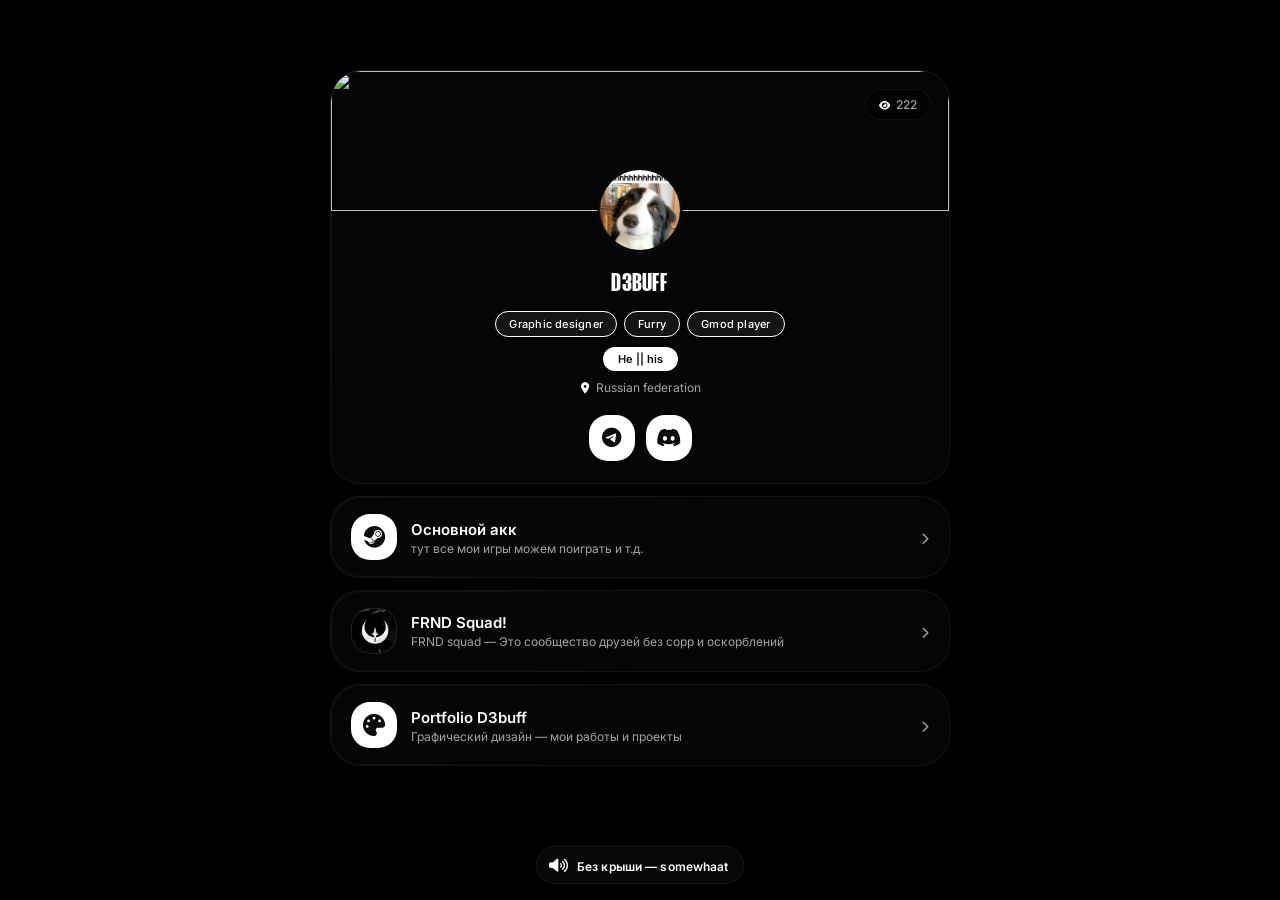
==== index.html @ 707ad9bb "random" ====
<!DOCTYPE html>
<html lang="ru">
<head>
  <meta charset="UTF-8" />
  <meta name="viewport" content="width=device-width, initial-scale=1.0, maximum-scale=1.0" />
  <meta name="theme-color" content="#ffffff" />
  <title>D3buff</title>
  <link rel="icon" type="image/png" href="image/icon.png" />
  <link rel="apple-touch-icon" href="image/icon.png" />
  <link rel="stylesheet" href="css/fonts.css" />
  <link rel="stylesheet" href="https://cdnjs.cloudflare.com/ajax/libs/font-awesome/6.5.2/css/all.min.css" crossorigin="anonymous" referrerpolicy="no-referrer" />
  <link rel="stylesheet" href="css/style.css?v=52" />
</head>
<body>

  <div id="bg">
    <div id="bg-pattern"></div>
    <div id="bg-gradient" style="display:none"></div>
    <img id="bg-image" style="display:none" alt="" />
    <video id="bg-video" autoplay muted loop playsinline style="display:none"></video>
    <div id="bg-dim"></div>
    <div id="bg-vignette"></div>
    <div id="bg-overlay"></div>
  </div>

  <canvas id="fx-canvas"></canvas>

  <div id="enter-screen" style="display:none">
    <div class="enter-glow"></div>
    <div id="enter-avatar-wrap"></div>
    <p class="enter-text" id="enter-text">Click to enter</p>
    <p class="enter-sub" id="enter-sub"></p>
  </div>

  <main id="page">
    <div class="container" id="container"></div>
  </main>

  <div id="music-dock" class="music-dock">
    <button class="music-dock-collapse" id="music-close" type="button" aria-label="Свернуть плеер"></button>
    <div class="music-dock-shell" id="music-dock-shell">
      <button class="music-mini" id="music-mini" type="button" aria-label="Открыть плеер">
        <span class="music-mini-icon" id="music-open"></span>
        <div class="music-mini-marquee">
          <div class="music-mini-track" id="music-mini-track">
            <span class="music-mini-label" id="music-mini-text"></span>
          </div>
        </div>
      </button>
      <div class="music-dock-panel" id="music-dock-panel">
        <div class="music-dock-progress">
          <span class="music-time" id="time-cur">0:00</span>
          <div class="music-bar" id="music-bar">
            <div class="music-bar-fill" id="music-fill"></div>
          </div>
          <span class="music-time" id="time-end">0:00</span>
        </div>
        <div class="music-dock-row">
          <div class="music-dock-left">
            <div class="music-viz-bars" id="music-viz" aria-hidden="true"></div>
            <div class="music-dock-meta">
              <div class="music-dock-title" id="float-title"></div>
              <div class="music-dock-artist" id="float-artist"></div>
            </div>
          </div>
          <div class="music-dock-center">
            <button class="music-dock-skip" id="music-prev" type="button" aria-label="Предыдущий трек"></button>
            <button class="music-dock-play" id="music-toggle" type="button" aria-label="Play"></button>
            <button class="music-dock-skip" id="music-next" type="button" aria-label="Следующий трек"></button>
          </div>
          <div class="music-dock-right">
            <span class="music-vol-icon" id="vol-icon"></span>
            <input type="range" class="music-vol-slider" id="volume-slider" min="0" max="100" value="45" />
          </div>
        </div>
      </div>
    </div>
    <audio id="audio" preload="auto"></audio>
  </div>

  <div id="footer"></div>

  <script src="config.js?v=52"></script>
  <script src="js/icons.js?v=52"></script>
  <script src="js/stats.js?v=52"></script>
  <script src="js/effects.js?v=52"></script>
  <script src="js/app.js?v=52"></script>
</body>
</html>
---- css/fonts.css ----
@import url('https://fonts.googleapis.com/css2?family=Inter:wght@400;500;600;700&display=swap');

@font-face {
  font-family: 'Humane';
  src: url('../fonts/Web-PS/Humane-Bold.woff2') format('woff2');
  font-weight: 700;
  font-style: normal;
  font-display: swap;
}

@font-face {
  font-family: 'Humane';
  src: url('../fonts/Web-PS/Humane-Medium.woff2') format('woff2');
  font-weight: 500;
  font-style: normal;
  font-display: swap;
}

@font-face {
  font-family: 'MangoGrotesque';
  src: url('../fonts/Web-PS/MangoGrotesque-Bold.woff2') format('woff2');
  font-weight: 700;
  font-style: normal;
  font-display: swap;
}

@font-face {
  font-family: 'MangoGrotesque';
  src: url('../fonts/Web-PS/MangoGrotesque-Medium.woff2') format('woff2');
  font-weight: 500;
  font-style: normal;
  font-display: swap;
}

@font-face {
  font-family: 'Syne';
  src: url('../fonts/Syne.ttf') format('truetype');
  font-weight: 400 800;
  font-style: normal;
  font-display: swap;
}

@font-face {
  font-family: 'Postertoaster';
  src: url('../fonts/Postertoaster.ttf') format('truetype');
  font-weight: 400;
  font-style: normal;
  font-display: swap;
}

@font-face {
  font-family: 'Dirtyline';
  src: url('../fonts/Dirtyline 36daysoftype 2022.otf') format('opentype');
  font-weight: 400;
  font-style: normal;
  font-display: swap;
}
---- css/style.css ----
*, *::before, *::after { box-sizing: border-box; margin: 0; padding: 0; }

:root {
  --accent: #ffffff;
  --accent-hover: #e5e5e5;
  --accent-glow: rgba(255, 255, 255, 0.35);
  --icon-on-accent: #0a0a0a;
  --text: #ffffff;
  --text-muted: #a3a3a3;
  --card-bg: rgba(8, 8, 10, 0.72);
  --card-border: rgba(255, 255, 255, 0.06);
  --radius: 30px;
  --icon-radius: 19px;
  --font-body: 'Inter', system-ui, sans-serif;
  --font-display: 'Humane', 'Inter', sans-serif;
  --font-name: 'MangoGrotesque', 'Inter', sans-serif;
}

html, body {
  min-height: 100%;
  font-family: var(--font-body);
  color: var(--text);
  overflow-x: hidden;
  -webkit-font-smoothing: antialiased;
  background: #000;
}

/* ─── BACKGROUND ─── */
#bg {
  position: fixed;
  inset: 0;
  z-index: 0;
  background: #050505;
  overflow: hidden;
}

#bg-pattern {
  position: absolute;
  inset: -10%;
  opacity: 0.2;
  background-image: url("data:image/svg+xml,%3Csvg xmlns='http://www.w3.org/2000/svg' width='600' height='600'%3E%3Cfilter id='n'%3E%3CfeTurbulence type='fractalNoise' baseFrequency='0.012' numOctaves='3'/%3E%3C/filter%3E%3Crect width='100%25' height='100%25' filter='url(%23n)' opacity='0.6'/%3E%3C/svg%3E");
  background-size: cover;
  animation: bgDrift 30s ease-in-out infinite alternate;
}

@keyframes bgDrift {
  from { transform: scale(1) translate(0, 0); }
  to { transform: scale(1.08) translate(-2%, 1%); }
}

#bg-image, #bg-video {
  position: absolute;
  inset: 0;
  width: 100%;
  height: 100%;
  object-fit: cover;
  transform: scale(1.05);
  animation: videoZoom 20s ease-in-out infinite alternate;
}

@keyframes videoZoom {
  from { transform: scale(1.05); }
  to { transform: scale(1.12); }
}

#bg-dim {
  position: absolute;
  inset: 0;
  background: rgba(0,0,0,0.35);
  pointer-events: none;
}

#bg-vignette {
  position: absolute;
  inset: 0;
  background: radial-gradient(ellipse at center, transparent 30%, rgba(0,0,0,0.75) 100%);
  pointer-events: none;
  opacity: 0;
  transition: opacity 0.8s;
}

#bg-vignette.on { opacity: 1; }

#bg-overlay {
  position: absolute;
  inset: 0;
  background: #000;
  pointer-events: none;
}

#bg-gradient { position: absolute; inset: 0; }

#fx-canvas {
  position: fixed;
  inset: 0;
  z-index: 1;
  pointer-events: none;
  display: none;
}

.card.profile-card {
  overflow: hidden;
}

.profile-body,
.profile-center,
.sparkle-zone {
  overflow: visible;
}

.sparkle-zone {
  position: relative;
  display: inline-block;
  line-height: 1;
  vertical-align: baseline;
  margin: 0 -28px 14px;
  padding: 0 28px;
}

.sparkle-zone .display-name {
  margin-bottom: 0;
}

.sparkle-host {
  position: relative;
  overflow: visible;
}

.sparkle-zone .display-name {
  position: relative;
  z-index: 1;
}

.text-sparkle {
  position: absolute;
  pointer-events: none;
  line-height: 1;
  font-size: 6px;
  color: #fff;
  opacity: 0;
  transform: translate(-50%, -50%);
  animation: sparkleRise var(--sparkle-dur, 2.6s) ease-out infinite;
  animation-delay: var(--sparkle-delay, 0s);
}

@keyframes sparkleRise {
  0% {
    opacity: 0;
    transform: translate(calc(-50% + var(--sparkle-drift-start, 0px)), -50%) scale(0.5);
  }
  12% {
    opacity: 1;
  }
  70% {
    opacity: 0.4;
  }
  100% {
    opacity: 0;
    transform: translate(calc(-50% + var(--sparkle-drift-end, 0px)), calc(-50% - var(--sparkle-rise, 28px))) scale(0.2);
  }
}

/* ─── ENTER ─── */
#enter-screen {
  position: fixed;
  inset: 0;
  z-index: 100;
  display: flex;
  flex-direction: column;
  align-items: center;
  justify-content: center;
  background: rgba(0, 0, 0, 0.55);
  backdrop-filter: blur(12px);
  -webkit-backdrop-filter: blur(12px);
  cursor: pointer;
  transition: opacity 0.7s ease, visibility 0.7s;
}

#enter-screen.hidden {
  opacity: 0;
  visibility: hidden;
  pointer-events: none;
}

.enter-glow {
  position: absolute;
  width: 200px;
  height: 200px;
  border-radius: 50%;
  background: radial-gradient(circle, var(--accent-glow) 0%, transparent 70%);
  animation: enterPulse 3s ease-in-out infinite;
}

@keyframes enterPulse {
  0%, 100% { transform: scale(1); opacity: 0.6; }
  50% { transform: scale(1.3); opacity: 1; }
}

.enter-avatar {
  width: 88px;
  height: 88px;
  border-radius: 50%;
  border: 2px solid var(--accent);
  object-fit: cover;
  margin-bottom: 24px;
  box-shadow: 0 0 50px var(--accent-glow), 0 0 100px rgba(255, 255, 255, 0.1);
  position: relative;
  z-index: 1;
  animation: avatarFloat 4s ease-in-out infinite;
}

@keyframes avatarFloat {
  0%, 100% { transform: translateY(0); }
  50% { transform: translateY(-6px); }
}

.enter-avatar-placeholder {
  width: 88px;
  height: 88px;
  border-radius: 50%;
  border: 2px solid var(--accent);
  display: flex;
  align-items: center;
  justify-content: center;
  font-family: var(--font-display);
  font-size: 36px;
  color: var(--accent);
  margin-bottom: 24px;
  box-shadow: 0 0 50px var(--accent-glow);
  position: relative;
  z-index: 1;
}

.enter-text {
  font-family: var(--font-display);
  font-size: 15px;
  letter-spacing: 0.12em;
  text-transform: uppercase;
  color: var(--accent);
  animation: textPulse 2.5s ease-in-out infinite;
  position: relative;
  z-index: 1;
}

.enter-sub {
  font-size: 11px;
  color: var(--text-muted);
  margin-top: 8px;
  letter-spacing: 0.05em;
  position: relative;
  z-index: 1;
}

@keyframes textPulse {
  0%, 100% { opacity: 1; }
  50% { opacity: 0.35; }
}

/* ─── PAGE ─── */
#page {
  position: relative;
  z-index: 5;
  min-height: 100vh;
  min-height: 100dvh;
  display: flex;
  align-items: center;
  justify-content: center;
  padding: 24px 20px 88px;
  opacity: 0;
  transform: translateY(14px);
  transition: opacity 1.1s cubic-bezier(0.22, 1, 0.36, 1), transform 1.1s cubic-bezier(0.22, 1, 0.36, 1);
}

#page.visible {
  opacity: 1;
  transform: none;
}

.container {
  width: 100%;
  max-width: 620px;
  margin: 0 auto;
  display: flex;
  flex-direction: column;
  gap: 12px;
}

/* ─── CARDS ─── */
.card {
  position: relative;
  background: var(--card-bg);
  border: 1px solid var(--card-border);
  border-radius: var(--radius);
  backdrop-filter: blur(24px) saturate(1.2);
  -webkit-backdrop-filter: blur(24px) saturate(1.2);
  overflow: hidden;
}

.card::before {
  content: '';
  position: absolute;
  inset: 0;
  border-radius: inherit;
  padding: 1px;
  background: linear-gradient(135deg, rgba(255,255,255,0.07) 0%, transparent 55%);
  -webkit-mask: linear-gradient(#fff 0 0) content-box, linear-gradient(#fff 0 0);
  mask: linear-gradient(#fff 0 0) content-box, linear-gradient(#fff 0 0);
  -webkit-mask-composite: xor;
  mask-composite: exclude;
  pointer-events: none;
}

.card.glow {
  box-shadow: 0 8px 24px rgba(0, 0, 0, 0.35);
}

.ico {
  display: inline-flex;
  align-items: center;
  justify-content: center;
  flex-shrink: 0;
  pointer-events: none;
}

/* ─── PROFILE ─── */
.profile-card {
  padding: 0;
}

.profile-banner {
  position: relative;
  min-height: 108px;
  overflow: hidden;
  border-radius: var(--radius) var(--radius) 0 0;
}

.profile-banner-img {
  width: 100%;
  height: 108px;
  object-fit: cover;
  display: block;
  border-radius: var(--radius) var(--radius) 0 0;
}

.profile-banner.has-image {
  min-height: 140px;
}

.profile-banner.has-image .profile-banner-img {
  height: 140px;
}

.profile-banner-bg {
  height: 108px;
  background: linear-gradient(180deg, rgba(255,255,255,0.05) 0%, rgba(0,0,0,0.25) 100%);
  border-radius: var(--radius) var(--radius) 0 0;
}

.profile-banner-content {
  position: absolute;
  inset: 0;
  display: flex;
  flex-direction: column;
  align-items: center;
  justify-content: center;
  padding: 14px 20px 38px;
  pointer-events: none;
}

.banner-hello {
  font-size: 11px;
  color: var(--text-muted);
  margin-bottom: 2px;
  letter-spacing: 0.04em;
}

.banner-title {
  font-family: var(--font-display);
  font-size: clamp(34px, 9vw, 52px);
  font-weight: 700;
  text-transform: uppercase;
  letter-spacing: -0.02em;
  line-height: 0.95;
  color: #fff;
}

.profile-body {
  position: relative;
  z-index: 2;
  padding: 0 22px 22px;
  margin-top: -44px;
  overflow: visible;
}

.views-badge {
  position: absolute;
  top: 18px;
  right: 18px;
  display: flex;
  align-items: center;
  gap: 6px;
  padding: 7px 13px;
  border-radius: 999px;
  background: rgba(0,0,0,0.55);
  border: 1px solid var(--card-border);
  font-size: 12px;
  font-weight: 500;
  color: var(--text-muted);
  backdrop-filter: blur(8px);
}

.views-badge .ico-ui {
  font-size: 10px;
  line-height: 1;
  color: var(--accent);
}

.views-sep {
  opacity: 0.35;
  margin: 0 1px;
}

.views-unique {
  font-size: 10px;
  opacity: 0.7;
}

.header-text {
  font-family: var(--font-display);
  font-size: clamp(36px, 11vw, 56px);
  font-weight: 700;
  letter-spacing: -0.03em;
  line-height: 0.95;
  margin-bottom: 22px;
  text-transform: uppercase;
  background: linear-gradient(180deg, #fff 0%, rgba(255,255,255,0.75) 100%);
  -webkit-background-clip: text;
  -webkit-text-fill-color: transparent;
  background-clip: text;
  filter: drop-shadow(0 2px 20px rgba(255, 255, 255, 0.15));
}

.header-icon {
  -webkit-text-fill-color: var(--accent);
  filter: none;
  font-size: 0.7em;
}

.profile-center {
  display: flex;
  flex-direction: column;
  align-items: center;
  text-align: center;
  overflow: visible;
}

.avatar-wrap {
  position: relative;
  margin-bottom: 14px;
}

.avatar {
  position: relative;
  width: 86px;
  height: 86px;
  border-radius: 50%;
  object-fit: cover;
  border: 3px solid rgba(10,10,10,0.9);
  z-index: 1;
}

.avatar-placeholder {
  position: relative;
  width: 86px;
  height: 86px;
  border-radius: 50%;
  background: rgba(255,255,255,0.04);
  border: 3px solid rgba(10,10,10,0.9);
  display: flex;
  align-items: center;
  justify-content: center;
  font-family: var(--font-display);
  font-size: 34px;
  color: var(--accent);
  z-index: 1;
}

.display-name {
  font-family: var(--font-name);
  font-size: 26px;
  font-weight: 700;
  letter-spacing: 0.02em;
  margin-bottom: 14px;
  text-transform: uppercase;
  display: inline-block;
  transform: scaleX(1.2);
  transform-origin: center center;
}

.tags {
  display: flex;
  flex-wrap: wrap;
  justify-content: center;
  gap: 7px;
  margin-bottom: 10px;
}

.tag {
  padding: 5px 13px;
  border-radius: 999px;
  font-size: 11px;
  font-weight: 500;
  letter-spacing: 0.02em;
  border: 1.5px solid var(--accent);
  color: var(--text);
  background: rgba(255, 255, 255, 0.06);
  transition: background 0.2s, box-shadow 0.2s;
}

.tag:hover {
  background: rgba(255, 255, 255, 0.12);
}

.pronouns {
  display: inline-block;
  padding: 5px 15px;
  border-radius: 999px;
  font-size: 11px;
  font-weight: 600;
  background: var(--accent);
  color: var(--icon-on-accent);
  margin-bottom: 10px;
}

.location {
  display: inline-flex;
  align-items: center;
  gap: 5px;
  font-size: 12px;
  color: var(--text-muted);
  margin-bottom: 18px;
  line-height: 1.2;
}

.location .ico-ui {
  font-size: 11px;
  width: 11px;
  height: 11px;
  line-height: 1;
  color: var(--accent);
  flex-shrink: 0;
  display: inline-flex;
  align-items: center;
  justify-content: center;
}

.social-row {
  display: flex;
  justify-content: center;
  gap: 11px;
  margin-top: 2px;
}

.social-btn {
  position: relative;
  width: 46px;
  height: 46px;
  border-radius: var(--icon-radius);
  background: var(--accent);
  display: flex;
  align-items: center;
  justify-content: center;
  color: #fff;
  text-decoration: none;
  transition: transform 0.2s ease, opacity 0.2s;
}

.social-btn:hover {
  transform: scale(1.06);
}

.social-btn[data-tip]::after {
  content: attr(data-tip);
  position: absolute;
  left: 50%;
  bottom: calc(100% + 7px);
  transform: translateX(-50%) translateY(3px);
  padding: 4px 9px;
  border-radius: 7px;
  background: rgba(10, 10, 12, 0.96);
  border: 1px solid var(--card-border);
  color: var(--text);
  font-size: 10px;
  font-weight: 500;
  white-space: nowrap;
  opacity: 0;
  visibility: hidden;
  transition: opacity 0.15s ease, transform 0.15s ease, visibility 0.15s;
  pointer-events: none;
  z-index: 6;
}

.social-btn[data-tip]:hover::after {
  opacity: 1;
  visibility: visible;
  transform: translateX(-50%) translateY(0);
}

.social-btn .ico-brand,
.social-btn .ico-ui {
  font-size: 20px;
  line-height: 1;
  color: var(--icon-on-accent);
}

/* ─── DISCORD (внизу, как fakecrime) ─── */
.discord-status-card {
  display: flex;
  align-items: center;
  gap: 14px;
  padding: 16px 18px;
}

.discord-status-av-wrap {
  position: relative;
  flex-shrink: 0;
}

.discord-status-av {
  width: 46px;
  height: 46px;
  border-radius: 50%;
  object-fit: cover;
}

.discord-status-av-ph {
  width: 46px;
  height: 46px;
  border-radius: var(--icon-radius);
  background: var(--accent);
  display: flex;
  align-items: center;
  justify-content: center;
}

.discord-status-av-ph .ico-brand {
  font-size: 22px;
  line-height: 1;
  color: #fff;
}

.discord-status-dot {
  position: absolute;
  bottom: 0;
  right: 0;
  width: 12px;
  height: 12px;
  border-radius: 50%;
  border: 2px solid rgba(8,8,10,0.9);
}

.discord-status-body {
  flex: 1;
  min-width: 0;
  text-align: left;
}

.discord-status-name {
  font-size: 15px;
  font-weight: 600;
  white-space: nowrap;
  overflow: hidden;
  text-overflow: ellipsis;
  display: inline-block;
  max-width: 100%;
}

.discord-status-act {
  font-size: 12px;
  color: var(--text-muted);
  white-space: nowrap;
  overflow: hidden;
  text-overflow: ellipsis;
  margin-top: 2px;
}

/* ─── TILT / SHINE ─── */
.tilt-card {
  transform: perspective(900px) rotateX(var(--tilt-y, 0deg)) rotateY(var(--tilt-x, 0deg));
  transition: transform 0.22s ease-out, box-shadow 0.25s;
  transform-style: preserve-3d;
  will-change: transform;
}

.shine-card::after {
  content: '';
  position: absolute;
  inset: 0;
  background: linear-gradient(
    110deg,
    transparent 38%,
    rgba(255, 255, 255, 0.04) 44%,
    rgba(255, 255, 255, 0.22) 50%,
    rgba(255, 255, 255, 0.04) 56%,
    transparent 62%
  );
  transform: translateX(-130%) skewX(-12deg);
  opacity: 0;
  pointer-events: none;
  z-index: 4;
}

.shine-card:hover::after {
  animation: shineSweep 0.9s ease-out forwards;
}

.shine-card:not(:hover)::after {
  animation: none;
  opacity: 0;
  transform: translateX(-130%) skewX(-12deg);
}

@keyframes shineSweep {
  0% {
    opacity: 0;
    transform: translateX(-130%) skewX(-12deg);
  }
  12% {
    opacity: 1;
  }
  100% {
    opacity: 0;
    transform: translateX(130%) skewX(-12deg);
  }
}

/* ─── LINK CARDS ─── */
.link-card {
  display: flex;
  align-items: center;
  gap: 14px;
  padding: 17px 20px;
  text-decoration: none;
  color: inherit;
  transition: transform 0.25s, box-shadow 0.25s;
}

.link-card:hover {
  transform: perspective(900px) rotateX(var(--tilt-y, 0deg)) rotateY(var(--tilt-x, 0deg)) translateY(-2px);
}

.link-icon {
  width: 46px;
  height: 46px;
  border-radius: var(--icon-radius);
  background: var(--accent);
  display: flex;
  align-items: center;
  justify-content: center;
  flex-shrink: 0;
  overflow: hidden;
}

.link-icon .ico-brand,
.link-icon .ico-ui {
  font-size: 22px;
  line-height: 1;
  color: var(--icon-on-accent);
}

.link-icon-img {
  width: 100%;
  height: 100%;
  object-fit: cover;
  display: block;
}

.link-icon-custom {
  background: rgba(255, 255, 255, 0.04);
  border: 1px solid rgba(255, 255, 255, 0.08);
}

#discord-server .link-desc {
  white-space: normal;
  line-height: 1.4;
}

.server-meta {
  margin-top: 2px;
  font-size: 11px;
  opacity: 0.65;
}

.server-meta:empty {
  display: none;
}

.link-body { flex: 1; min-width: 0; }

.link-title {
  font-size: 15px;
  font-weight: 600;
  margin-bottom: 2px;
  display: inline-block;
}

.link-desc {
  font-size: 12px;
  color: var(--text-muted);
  white-space: nowrap;
  overflow: hidden;
  text-overflow: ellipsis;
}

.link-arrow {
  flex-shrink: 0;
  color: var(--accent);
  opacity: 0.6;
  transition: transform 0.25s, opacity 0.25s;
}

.link-card:hover .link-arrow {
  opacity: 1;
  transform: translateX(4px);
}

.link-arrow .ico-ui {
  font-size: 12px;
  line-height: 1;
  color: var(--accent);
}

/* ─── DISCORD ─── */
.discord-card {
  display: flex;
  align-items: center;
  gap: 14px;
  padding: 17px 20px;
}

.discord-card a { color: var(--accent); text-decoration: none; }
.discord-card a:hover { text-decoration: underline; }

.discord-avatar-wrap { position: relative; flex-shrink: 0; }

.discord-avatar {
  width: 46px;
  height: 46px;
  border-radius: 50%;
}

.discord-status-dot {
  position: absolute;
  bottom: 0;
  right: 0;
  width: 12px;
  height: 12px;
  border-radius: 50%;
  border: 2px solid #0a0a0a;
}

.status-online { background: #23a55a; }
.status-idle { background: #f0b232; }
.status-dnd { background: #f23f43; }
.status-offline { background: #80848e; }

.discord-body { flex: 1; min-width: 0; }
.discord-title { font-size: 15px; font-weight: 600; }
.discord-sub { font-size: 12px; color: var(--text-muted); margin-top: 2px; }

/* ─── MUSIC DOCK ─── */
@property --shell-w {
  syntax: '<length>';
  inherits: false;
  initial-value: 0px;
}

.music-dock {
  position: fixed;
  left: 50%;
  bottom: 16px;
  transform: translateX(-50%);
  z-index: 40;
  display: flex;
  flex-direction: column;
  align-items: center;
  transition: bottom 0.5s cubic-bezier(0.34, 1.06, 0.64, 1);
}

.music-file-hint {
  position: absolute;
  bottom: calc(100% + 10px);
  left: 50%;
  transform: translateX(-50%);
  margin: 0;
  padding: 8px 12px;
  max-width: min(92vw, 320px);
  border-radius: 10px;
  border: 1px solid var(--card-border);
  background: rgba(8, 8, 10, 0.94);
  color: var(--text-muted);
  font-size: 11px;
  line-height: 1.35;
  text-align: center;
  pointer-events: none;
  white-space: normal;
}

.music-dock.needs-gesture .music-mini {
  box-shadow: 0 0 0 1px rgba(255, 255, 255, 0.18);
}

.music-dock.is-opening,
.music-dock.expanded {
  bottom: 0;
}

.music-dock.is-closing {
  bottom: 16px;
}

.music-dock-collapse {
  display: flex;
  position: absolute;
  bottom: 100%;
  margin-bottom: -1px;
  left: 50%;
  z-index: 1;
  width: 44px;
  height: 26px;
  border: 1px solid var(--card-border);
  border-bottom: none;
  border-radius: 12px 12px 0 0;
  background: rgba(8, 8, 10, 0.96);
  color: var(--text-muted);
  cursor: pointer;
  align-items: center;
  justify-content: center;
  padding: 0;
  opacity: 0;
  visibility: hidden;
  pointer-events: none;
  transform: translateX(-50%) scaleY(0.4);
  transform-origin: bottom center;
  transition:
    opacity 0.38s cubic-bezier(0.34, 1.06, 0.64, 1),
    transform 0.5s cubic-bezier(0.34, 1.06, 0.64, 1),
    visibility 0s linear 0.5s,
    color 0.2s,
    background 0.2s,
    border-color 0.4s ease;
}

.music-dock-collapse:hover {
  color: var(--text);
  background: rgba(14, 14, 16, 0.98);
}

.music-dock-collapse .ico-ui {
  font-size: 12px;
  line-height: 1;
  transition: transform 0.5s cubic-bezier(0.34, 1.06, 0.64, 1);
}

.music-dock.is-opening .music-dock-collapse,
.music-dock.expanded .music-dock-collapse {
  opacity: 1;
  visibility: visible;
  pointer-events: auto;
  transform: translateX(-50%) scaleY(1);
  transition:
    opacity 0.42s cubic-bezier(0.34, 1.06, 0.64, 1) 0.06s,
    transform 0.5s cubic-bezier(0.34, 1.06, 0.64, 1) 0.04s,
    visibility 0s linear 0s,
    color 0.2s,
    background 0.2s,
    border-color 0.4s ease;
}

.music-dock.is-closing .music-dock-collapse {
  opacity: 0;
  visibility: hidden;
  pointer-events: none;
  transform: translateX(-50%) scaleY(0.35);
  transition:
    opacity 0.22s ease,
    transform 0.45s cubic-bezier(0.34, 1.06, 0.64, 1),
    visibility 0s linear 0.45s,
    color 0.2s,
    background 0.2s,
    border-color 0.4s ease;
}

.music-dock-shell {
  position: relative;
  display: grid;
  grid-template-columns: 1fr;
  align-content: end;
  overflow: hidden;
  border: 1px solid var(--card-border);
  background: rgba(8, 8, 10, 0.96);
  backdrop-filter: blur(20px);
  -webkit-backdrop-filter: blur(20px);
  box-shadow: 0 8px 28px rgba(0, 0, 0, 0.45);
  border-radius: 999px;
  width: var(--shell-w, auto);
  max-width: calc(100vw - 24px);
  transform-origin: center bottom;
  transition:
    width 0.5s cubic-bezier(0.34, 1.06, 0.64, 1),
    max-width 0.5s cubic-bezier(0.34, 1.06, 0.64, 1),
    --shell-w 0.45s cubic-bezier(0.34, 1.06, 0.64, 1),
    border-radius 0.5s cubic-bezier(0.34, 1.06, 0.64, 1),
    box-shadow 0.4s ease,
    border-color 0.4s ease;
}

.music-dock-shell.is-resizing {
  box-shadow: 0 10px 32px rgba(0, 0, 0, 0.5);
}

.music-dock.is-opening .music-dock-shell,
.music-dock.expanded .music-dock-shell {
  width: 100vw;
  max-width: 100vw;
  border-radius: 0;
  border-bottom: none;
  box-shadow: none;
}

.music-dock.is-closing:not(.expanded) .music-dock-shell {
  width: var(--shell-w);
  max-width: calc(100vw - 24px);
  border-radius: 999px;
  border-bottom: 1px solid var(--card-border);
  box-shadow: 0 8px 28px rgba(0, 0, 0, 0.45);
}

.music-mini {
  grid-row: 1;
  grid-column: 1;
  align-self: end;
  display: flex;
  align-items: center;
  gap: 10px;
  padding: 8px 16px 8px 12px;
  border: none;
  background: transparent;
  width: max-content;
  max-width: calc(100vw - 24px);
  cursor: pointer;
  color: inherit;
  font: inherit;
  opacity: 1;
  transition: opacity 0.22s ease 0.05s;
}

.music-mini:hover {
  opacity: 0.92;
}

.music-dock.expanded .music-mini,
.music-dock.is-opening .music-mini {
  position: absolute;
  opacity: 0;
  visibility: hidden;
  pointer-events: none;
}

.music-dock.is-closing .music-mini {
  opacity: 1;
  visibility: visible;
  pointer-events: none;
  transition: opacity 0.2s ease, visibility 0s linear 0s;
}

.music-mini-marquee {
  overflow: hidden;
  flex: 0 1 auto;
  min-width: 0;
  width: max-content;
  max-width: calc(100vw - 80px);
  transition: max-width 0.45s cubic-bezier(0.34, 1.06, 0.64, 1);
  -webkit-mask-image: linear-gradient(90deg, transparent, #000 8%, #000 92%, transparent);
  mask-image: linear-gradient(90deg, transparent, #000 8%, #000 92%, transparent);
}

.music-mini-marquee.is-static {
  -webkit-mask-image: none;
  mask-image: none;
}

.music-mini-track {
  display: inline-flex;
  align-items: center;
  gap: 28px;
  white-space: nowrap;
}

.music-mini-track.is-scroll {
  animation: miniMarquee var(--marquee-dur, 14s) linear infinite;
}

.music-dock.is-opening .music-mini-track.is-scroll,
.music-dock.is-closing .music-mini-track.is-scroll,
.music-dock.expanded .music-mini-track.is-scroll {
  animation-play-state: paused;
}

.music-mini-label {
  font-size: 12px;
  font-weight: 600;
  color: var(--text);
  letter-spacing: 0.01em;
}

@keyframes miniMarquee {
  from { transform: translateX(0); }
  to { transform: translateX(calc(-50% - 14px)); }
}

.music-mini-icon {
  display: flex;
  align-items: center;
  justify-content: center;
  flex-shrink: 0;
  width: 18px;
  pointer-events: none;
}

.music-mini-icon .ico-ui {
  font-size: 15px;
  line-height: 1;
  color: var(--accent);
}

.music-dock:not(.expanded):not(.is-opening):not(.is-closing) .music-dock-panel {
  position: absolute;
  width: 0;
  height: 0;
  overflow: hidden;
  padding: 0;
  opacity: 0;
  pointer-events: none;
}

.music-dock-panel {
  grid-row: 1;
  grid-column: 1;
  align-self: end;
  position: relative;
  width: 100%;
  min-width: 0;
  max-height: 0;
  padding: 0 20px;
  overflow: hidden;
  opacity: 0;
  pointer-events: none;
  transition:
    opacity 0.28s ease 0.12s,
    max-height 0.5s cubic-bezier(0.34, 1.06, 0.64, 1),
    padding 0.5s cubic-bezier(0.34, 1.06, 0.64, 1);
}

.music-dock.expanded .music-dock-panel,
.music-dock.is-opening .music-dock-panel {
  max-height: 112px;
  padding: 12px 20px 12px;
  opacity: 1;
  pointer-events: auto;
}

.music-dock.expanded:not(.is-opening):not(.is-closing) .music-dock-panel {
  max-height: none;
}

.music-dock.is-closing .music-dock-panel {
  max-height: 0;
  padding: 0 20px;
  opacity: 0;
  pointer-events: none;
  transition:
    opacity 0.14s ease,
    max-height 0.5s cubic-bezier(0.34, 1.06, 0.64, 1),
    padding 0.5s cubic-bezier(0.34, 1.06, 0.64, 1);
}

.music-dock-progress {
  display: flex;
  align-items: center;
  gap: 10px;
  margin-bottom: 10px;
}

.music-dock-row {
  display: grid;
  grid-template-columns: 1fr auto 1fr;
  align-items: center;
  gap: 16px;
}

.music-dock-left {
  display: flex;
  align-items: center;
  gap: 12px;
  min-width: 0;
}

.music-dock-meta {
  min-width: 0;
}

.music-dock-title {
  font-size: 13px;
  font-weight: 600;
  white-space: nowrap;
  overflow: hidden;
  text-overflow: ellipsis;
}

.music-dock-artist {
  font-size: 11px;
  color: var(--text-muted);
  margin-top: 2px;
  white-space: nowrap;
  overflow: hidden;
  text-overflow: ellipsis;
}

.music-dock-center {
  display: flex;
  align-items: center;
  justify-content: center;
  gap: 20px;
}

.music-dock-skip {
  width: 32px;
  height: 32px;
  border: none;
  border-radius: 50%;
  background: transparent;
  color: var(--text-muted);
  cursor: pointer;
  display: flex;
  align-items: center;
  justify-content: center;
  transition: color 0.2s, transform 0.15s;
}

.music-dock-skip:hover:not(:disabled) {
  color: var(--text);
  transform: scale(1.08);
}

.music-dock-skip:disabled {
  opacity: 0.3;
  cursor: default;
}

.music-dock-skip .ico-ui {
  font-size: 15px;
  line-height: 1;
}

.music-dock.is-single .music-dock-skip {
  display: none;
}

.music-dock-play {
  width: 38px;
  height: 38px;
  border-radius: 50%;
  border: none;
  background: #fff;
  color: #111;
  cursor: pointer;
  display: flex;
  align-items: center;
  justify-content: center;
  transition: transform 0.15s;
}

.music-dock-play:hover {
  transform: scale(1.06);
}

.music-dock-play .ico-ui {
  font-size: 14px;
  line-height: 1;
  color: #111;
}

.music-dock-right {
  display: flex;
  align-items: center;
  justify-content: flex-end;
  gap: 8px;
  min-width: 0;
}

.music-viz-bars {
  display: flex;
  align-items: flex-end;
  gap: 2px;
  width: 88px;
  height: 32px;
  flex-shrink: 0;
}

.music-viz-bars span {
  flex: 1;
  max-width: 3px;
  height: 8%;
  border-radius: 1px;
  background: var(--accent);
  transition: height 0.05s linear, opacity 0.05s linear;
}

.music-dock.playing .music-viz-bars span {
  background: #fff;
}

.music-vol-icon {
  display: flex;
  align-items: center;
  flex-shrink: 0;
  color: var(--text-muted);
}

.music-vol-icon .ico-ui {
  font-size: 15px;
  line-height: 1;
  color: var(--text-muted);
}

.music-vol-slider {
  width: 100px;
  height: 4px;
  -webkit-appearance: none;
  appearance: none;
  border-radius: 4px;
  outline: none;
  cursor: pointer;
  background: linear-gradient(
    to right,
    #fff 0%,
    #fff var(--vol-pct, 45%),
    rgba(255, 255, 255, 0.22) var(--vol-pct, 45%),
    rgba(255, 255, 255, 0.22) 100%
  );
}

.music-vol-slider::-webkit-slider-thumb {
  -webkit-appearance: none;
  width: 10px;
  height: 10px;
  border-radius: 50%;
  background: #fff;
  box-shadow: 0 0 4px rgba(0, 0, 0, 0.35);
  cursor: pointer;
}

.music-vol-slider::-moz-range-thumb {
  width: 10px;
  height: 10px;
  border: none;
  border-radius: 50%;
  background: #fff;
  box-shadow: 0 0 4px rgba(0, 0, 0, 0.35);
  cursor: pointer;
}

.music-vol-slider::-moz-range-track {
  height: 4px;
  border-radius: 4px;
  background: rgba(255, 255, 255, 0.22);
}

.music-time {
  font-size: 11px;
  color: var(--text-muted);
  width: 36px;
  font-variant-numeric: tabular-nums;
  flex-shrink: 0;
}

.music-dock-progress .music-time:last-child {
  text-align: right;
}

.music-bar {
  flex: 1;
  position: relative;
  height: 4px;
  background: rgba(255, 255, 255, 0.2);
  border-radius: 4px;
  cursor: pointer;
  touch-action: none;
}

.music-bar::before {
  content: '';
  position: absolute;
  left: 0;
  right: 0;
  top: -12px;
  bottom: -12px;
}

.music-bar-fill {
  height: 100%;
  background: #fff;
  border-radius: 4px;
  width: 0%;
  pointer-events: none;
  transition: width 0.08s linear;
}

@media (max-width: 640px) {
  .music-mini {
    max-width: calc(100vw - 20px);
  }

  .music-mini-marquee {
    max-width: calc(100vw - 64px);
  }

  .music-dock-panel {
    padding: 10px 12px 12px;
  }

  .music-dock-row {
    grid-template-columns: 1fr auto;
    grid-template-rows: auto auto;
  }

  .music-dock-left {
    grid-column: 1 / -1;
  }

  .music-dock-center {
    justify-content: flex-start;
    gap: 14px;
  }

  .music-dock-right {
    justify-content: flex-end;
  }

  .music-viz-bars {
    width: 64px;
  }

  .music-vol-slider {
    width: 72px;
  }
}

/* ─── FOOTER ─── */
#footer {
  position: fixed;
  bottom: 72px;
  right: 18px;
  z-index: 10;
}

body:has(.music-dock.expanded) #page {
  padding-bottom: 92px;
}

body:has(.music-dock.expanded) #footer {
  bottom: 80px;
}

.footer-btn {
  display: flex;
  align-items: center;
  gap: 6px;
  padding: 9px 15px;
  border-radius: 999px;
  background: rgba(8,8,10,0.85);
  border: 1px solid var(--card-border);
  color: var(--text-muted);
  font-size: 11px;
  text-decoration: none;
  backdrop-filter: blur(12px);
  transition: border-color 0.2s, color 0.2s, box-shadow 0.2s;
}

.footer-btn:hover {
  border-color: rgba(255, 255, 255, 0.35);
  color: var(--text);
  box-shadow: 0 0 20px rgba(255, 255, 255, 0.1);
}

.footer-icon { color: var(--accent); }

.volume-hint {
  position: fixed;
  bottom: 18px;
  left: 18px;
  z-index: 10;
  font-size: 18px;
  animation: volPop 0.5s ease;
}

.volume-hint.hidden { display: none; }

@keyframes volPop {
  0% { transform: scale(0); opacity: 0; }
  60% { transform: scale(1.2); }
  100% { transform: scale(1); opacity: 1; }
}

/* ─── CONFETTI ─── */
#confetti-canvas {
  position: fixed;
  inset: 0;
  pointer-events: none;
  z-index: 25;
}

/* ─── ANIMATIONS ─── */
@keyframes fadeUp {
  from {
    opacity: 0;
    transform: translateY(32px) scale(0.96);
    filter: blur(6px);
  }
  to {
    opacity: 1;
    transform: none;
    filter: none;
  }
}

.animate-in {
  opacity: 0;
  animation: fadeUp 0.95s cubic-bezier(0.22, 1, 0.36, 1) forwards;
}

.container > *:nth-child(1) { animation-delay: 0.12s; }
.container > *:nth-child(2) { animation-delay: 0.22s; }
.container > *:nth-child(3) { animation-delay: 0.32s; }
.container > *:nth-child(4) { animation-delay: 0.42s; }
.container > *:nth-child(5) { animation-delay: 0.52s; }
.container > *:nth-child(6) { animation-delay: 0.62s; }
.container > *:nth-child(7) { animation-delay: 0.72s; }
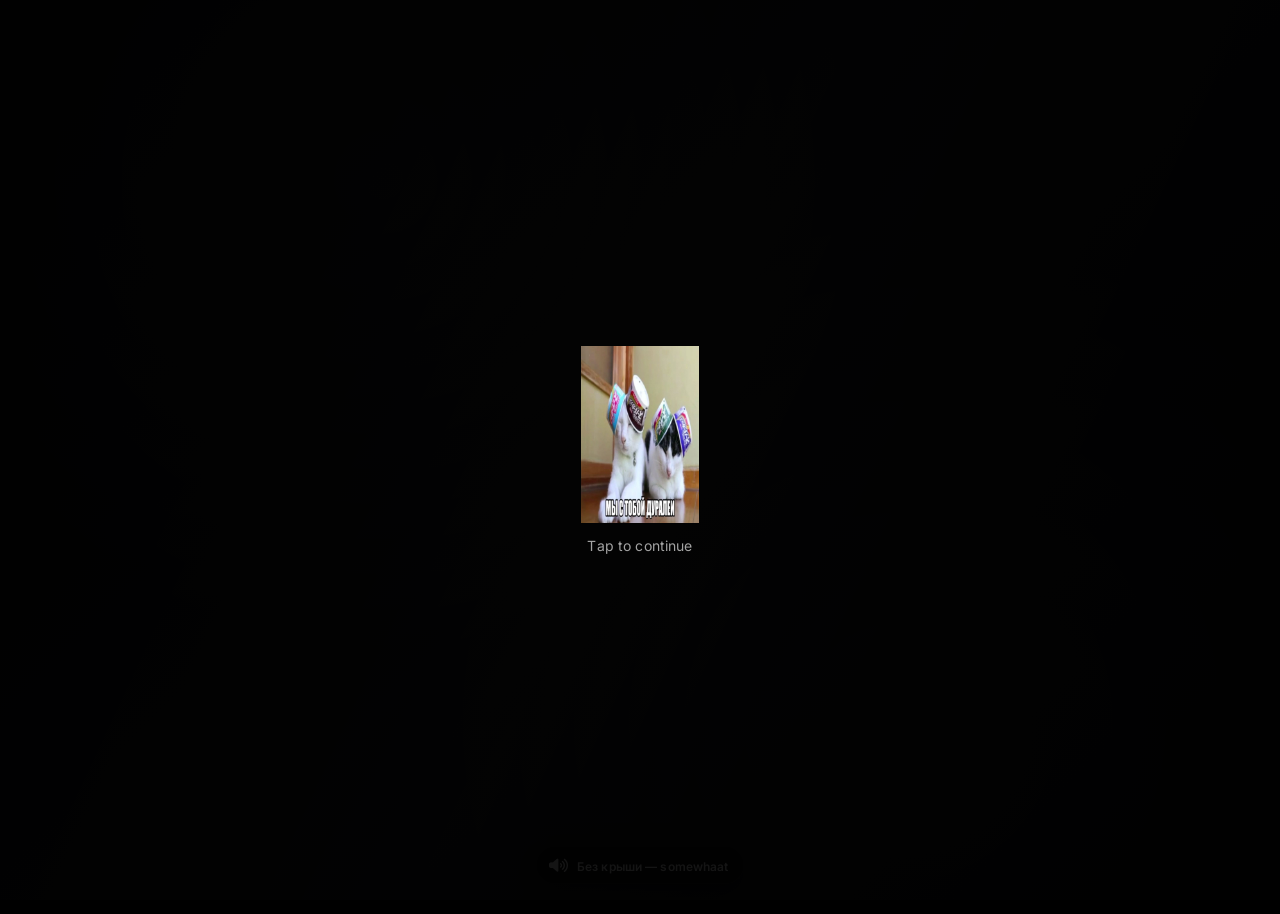
==== commit 0520f90b: "22323" ====
--- a/index.html
+++ b/index.html
@@ -9,7 +9,7 @@
   <link rel="apple-touch-icon" href="image/icon.png" />
   <link rel="stylesheet" href="css/fonts.css" />
   <link rel="stylesheet" href="https://cdnjs.cloudflare.com/ajax/libs/font-awesome/6.5.2/css/all.min.css" crossorigin="anonymous" referrerpolicy="no-referrer" />
-  <link rel="stylesheet" href="css/style.css?v=52" />
+  <link rel="stylesheet" href="css/style.css?v=58" />
 </head>
 <body>
 
@@ -17,6 +17,10 @@
     <div id="bg-pattern"></div>
     <div id="bg-gradient" style="display:none"></div>
     <img id="bg-image" style="display:none" alt="" />
+    <div id="bg-video-loader" class="bg-video-loader" aria-hidden="true">
+      <div class="bg-video-loader-shimmer"></div>
+      <div class="bg-video-loader-ring"></div>
+    </div>
     <video id="bg-video" autoplay muted loop playsinline style="display:none"></video>
     <div id="bg-dim"></div>
     <div id="bg-vignette"></div>
@@ -26,10 +30,11 @@
   <canvas id="fx-canvas"></canvas>
 
   <div id="enter-screen" style="display:none">
-    <div class="enter-glow"></div>
-    <div id="enter-avatar-wrap"></div>
-    <p class="enter-text" id="enter-text">Click to enter</p>
-    <p class="enter-sub" id="enter-sub"></p>
+    <div class="enter-content">
+      <img class="enter-emoji" id="enter-emoji" src="" alt="" />
+      <p class="enter-text" id="enter-text">Tap to continue</p>
+      <p class="enter-sub" id="enter-sub"></p>
+    </div>
   </div>
 
   <main id="page">
@@ -80,10 +85,10 @@
 
   <div id="footer"></div>
 
-  <script src="config.js?v=52"></script>
-  <script src="js/icons.js?v=52"></script>
-  <script src="js/stats.js?v=52"></script>
-  <script src="js/effects.js?v=52"></script>
-  <script src="js/app.js?v=52"></script>
+  <script src="config.js?v=54"></script>
+  <script src="js/icons.js?v=54"></script>
+  <script src="js/stats.js?v=54"></script>
+  <script src="js/effects.js?v=54"></script>
+  <script src="js/app.js?v=58"></script>
 </body>
 </html>
--- a/css/style.css
+++ b/css/style.css
@@ -56,6 +56,68 @@
   object-fit: cover;
   transform: scale(1.05);
   animation: videoZoom 20s ease-in-out infinite alternate;
+  transition: opacity 0.5s ease;
+}
+
+#bg-video.is-loading {
+  opacity: 0;
+}
+
+.bg-video-loader {
+  position: absolute;
+  inset: 0;
+  z-index: 1;
+  display: none;
+  overflow: hidden;
+  background:
+    radial-gradient(circle at 30% 20%, rgba(255, 255, 255, 0.06) 0%, transparent 42%),
+    radial-gradient(circle at 70% 80%, rgba(255, 255, 255, 0.04) 0%, transparent 45%),
+    linear-gradient(135deg, #0a0a0c 0%, #141418 50%, #0a0a0c 100%);
+  transition: opacity 0.55s ease, visibility 0.55s;
+}
+
+.bg-video-loader.is-active {
+  display: block;
+}
+
+.bg-video-loader.is-hidden {
+  opacity: 0;
+  visibility: hidden;
+  pointer-events: none;
+}
+
+.bg-video-loader-shimmer {
+  position: absolute;
+  inset: -40%;
+  background: linear-gradient(
+    115deg,
+    transparent 35%,
+    rgba(255, 255, 255, 0.05) 50%,
+    transparent 65%
+  );
+  animation: bgLoaderShimmer 2.2s ease-in-out infinite;
+}
+
+@keyframes bgLoaderShimmer {
+  0% { transform: translateX(-30%) rotate(0deg); }
+  100% { transform: translateX(30%) rotate(0deg); }
+}
+
+.bg-video-loader-ring {
+  position: absolute;
+  left: 50%;
+  top: 50%;
+  width: 44px;
+  height: 44px;
+  margin: -22px 0 0 -22px;
+  border-radius: 50%;
+  border: 2px solid rgba(255, 255, 255, 0.12);
+  border-top-color: rgba(255, 255, 255, 0.72);
+  animation: bgLoaderSpin 0.9s linear infinite;
+}
+
+@keyframes bgLoaderSpin {
+  to { transform: rotate(360deg); }
 }
 
 @keyframes videoZoom {
@@ -169,9 +231,7 @@
   flex-direction: column;
   align-items: center;
   justify-content: center;
-  background: rgba(0, 0, 0, 0.55);
-  backdrop-filter: blur(12px);
-  -webkit-backdrop-filter: blur(12px);
+  background: rgba(0, 0, 0, 0.92);
   cursor: pointer;
   transition: opacity 0.7s ease, visibility 0.7s;
 }
@@ -182,18 +242,24 @@
   pointer-events: none;
 }
 
-.enter-glow {
-  position: absolute;
-  width: 200px;
-  height: 200px;
-  border-radius: 50%;
-  background: radial-gradient(circle, var(--accent-glow) 0%, transparent 70%);
-  animation: enterPulse 3s ease-in-out infinite;
-}
-
-@keyframes enterPulse {
-  0%, 100% { transform: scale(1); opacity: 0.6; }
-  50% { transform: scale(1.3); opacity: 1; }
+.enter-emoji {
+  width: 118px;
+  max-width: min(118px, 68vw);
+  height: auto;
+  border-radius: 0;
+  object-fit: contain;
+  margin-bottom: 14px;
+  display: block;
+  opacity: 0;
+  transform: translateY(-22px);
+  animation: enterEmojiIn 0.48s cubic-bezier(0.22, 1, 0.36, 1) forwards;
+}
+
+@keyframes enterEmojiIn {
+  to {
+    opacity: 1;
+    transform: translateY(0);
+  }
 }
 
 .enter-avatar {
@@ -231,15 +297,38 @@
   z-index: 1;
 }
 
+.enter-content {
+  position: relative;
+  z-index: 1;
+  display: flex;
+  flex-direction: column;
+  align-items: center;
+}
+
 .enter-text {
-  font-family: var(--font-display);
-  font-size: 15px;
-  letter-spacing: 0.12em;
-  text-transform: uppercase;
-  color: var(--accent);
-  animation: textPulse 2.5s ease-in-out infinite;
+  font-family: var(--font-body);
+  font-size: 14px;
+  font-weight: 400;
+  letter-spacing: 0.01em;
+  text-transform: none;
+  color: var(--text-muted);
   position: relative;
   z-index: 1;
+}
+
+.enter-char {
+  display: inline-block;
+  opacity: 0;
+  transform: translateY(12px);
+  animation: enterCharIn 0.42s cubic-bezier(0.22, 1, 0.36, 1) forwards;
+  animation-delay: var(--enter-delay, 0s);
+}
+
+@keyframes enterCharIn {
+  to {
+    opacity: 1;
+    transform: translateY(0);
+  }
 }
 
 .enter-sub {
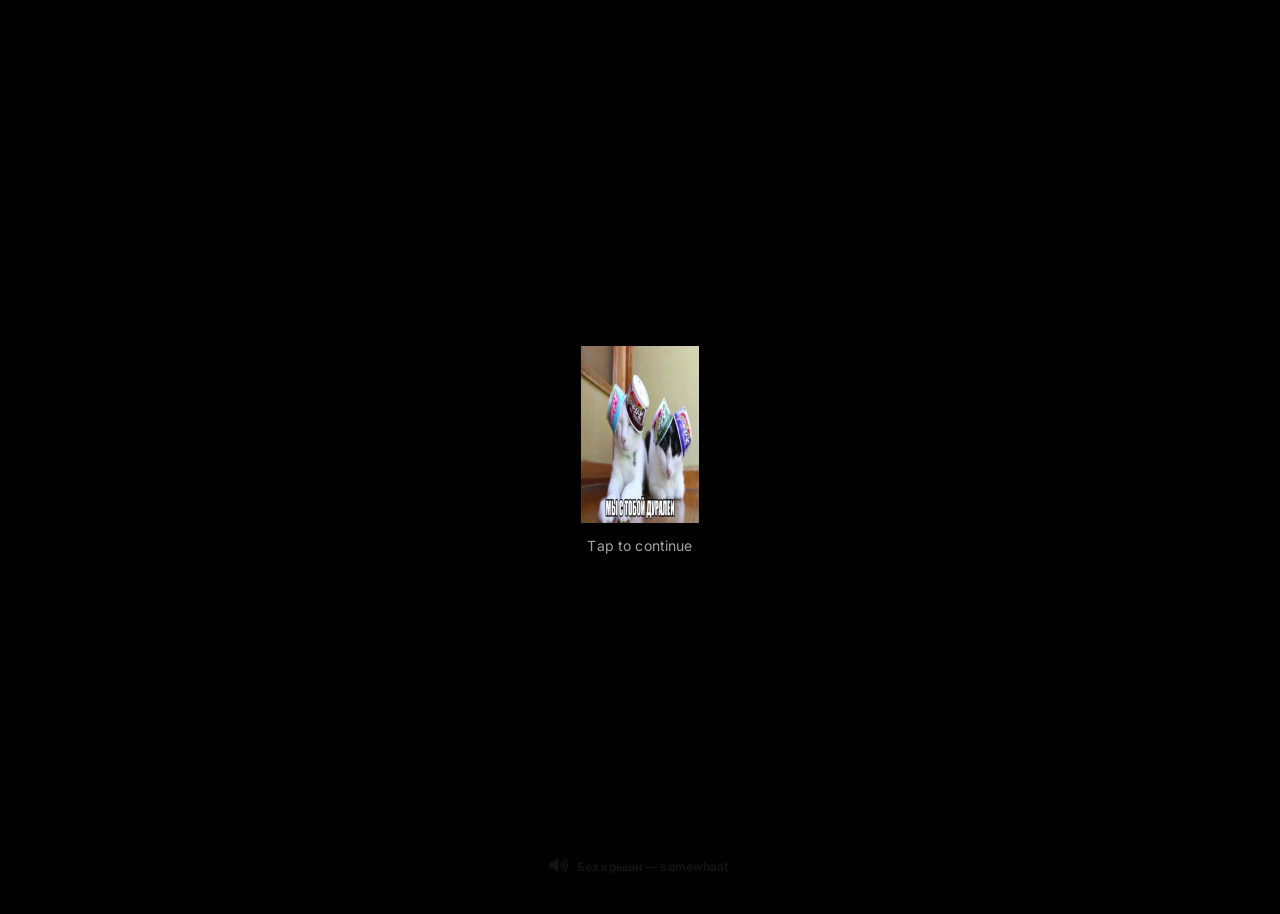
==== commit f3edf2c3: "232323" ====
--- a/index.html
+++ b/index.html
@@ -9,7 +9,7 @@
   <link rel="apple-touch-icon" href="image/icon.png" />
   <link rel="stylesheet" href="css/fonts.css" />
   <link rel="stylesheet" href="https://cdnjs.cloudflare.com/ajax/libs/font-awesome/6.5.2/css/all.min.css" crossorigin="anonymous" referrerpolicy="no-referrer" />
-  <link rel="stylesheet" href="css/style.css?v=58" />
+  <link rel="stylesheet" href="css/style.css?v=59" />
 </head>
 <body>
 
@@ -18,7 +18,6 @@
     <div id="bg-gradient" style="display:none"></div>
     <img id="bg-image" style="display:none" alt="" />
     <div id="bg-video-loader" class="bg-video-loader" aria-hidden="true">
-      <div class="bg-video-loader-shimmer"></div>
       <div class="bg-video-loader-ring"></div>
     </div>
     <video id="bg-video" autoplay muted loop playsinline style="display:none"></video>
@@ -89,6 +88,6 @@
   <script src="js/icons.js?v=54"></script>
   <script src="js/stats.js?v=54"></script>
   <script src="js/effects.js?v=54"></script>
-  <script src="js/app.js?v=58"></script>
+  <script src="js/app.js?v=59"></script>
 </body>
 </html>
--- a/css/style.css
+++ b/css/style.css
@@ -68,16 +68,14 @@
   inset: 0;
   z-index: 1;
   display: none;
-  overflow: hidden;
-  background:
-    radial-gradient(circle at 30% 20%, rgba(255, 255, 255, 0.06) 0%, transparent 42%),
-    radial-gradient(circle at 70% 80%, rgba(255, 255, 255, 0.04) 0%, transparent 45%),
-    linear-gradient(135deg, #0a0a0c 0%, #141418 50%, #0a0a0c 100%);
+  background: #080808;
   transition: opacity 0.55s ease, visibility 0.55s;
 }
 
 .bg-video-loader.is-active {
-  display: block;
+  display: flex;
+  align-items: center;
+  justify-content: center;
 }
 
 .bg-video-loader.is-hidden {
@@ -86,34 +84,13 @@
   pointer-events: none;
 }
 
-.bg-video-loader-shimmer {
-  position: absolute;
-  inset: -40%;
-  background: linear-gradient(
-    115deg,
-    transparent 35%,
-    rgba(255, 255, 255, 0.05) 50%,
-    transparent 65%
-  );
-  animation: bgLoaderShimmer 2.2s ease-in-out infinite;
-}
-
-@keyframes bgLoaderShimmer {
-  0% { transform: translateX(-30%) rotate(0deg); }
-  100% { transform: translateX(30%) rotate(0deg); }
-}
-
 .bg-video-loader-ring {
-  position: absolute;
-  left: 50%;
-  top: 50%;
-  width: 44px;
-  height: 44px;
-  margin: -22px 0 0 -22px;
+  width: 36px;
+  height: 36px;
   border-radius: 50%;
-  border: 2px solid rgba(255, 255, 255, 0.12);
-  border-top-color: rgba(255, 255, 255, 0.72);
-  animation: bgLoaderSpin 0.9s linear infinite;
+  border: 2px solid rgba(255, 255, 255, 0.1);
+  border-top-color: rgba(255, 255, 255, 0.55);
+  animation: bgLoaderSpin 0.85s linear infinite;
 }
 
 @keyframes bgLoaderSpin {
@@ -252,7 +229,8 @@
   display: block;
   opacity: 0;
   transform: translateY(-22px);
-  animation: enterEmojiIn 0.48s cubic-bezier(0.22, 1, 0.36, 1) forwards;
+  animation: enterEmojiIn 0.4s cubic-bezier(0.22, 1, 0.36, 1) forwards;
+  animation-delay: var(--emoji-delay, 0s);
 }
 
 @keyframes enterEmojiIn {
@@ -319,8 +297,8 @@
 .enter-char {
   display: inline-block;
   opacity: 0;
-  transform: translateY(12px);
-  animation: enterCharIn 0.42s cubic-bezier(0.22, 1, 0.36, 1) forwards;
+  transform: translateY(10px);
+  animation: enterCharIn 0.24s cubic-bezier(0.22, 1, 0.36, 1) forwards;
   animation-delay: var(--enter-delay, 0s);
 }
 
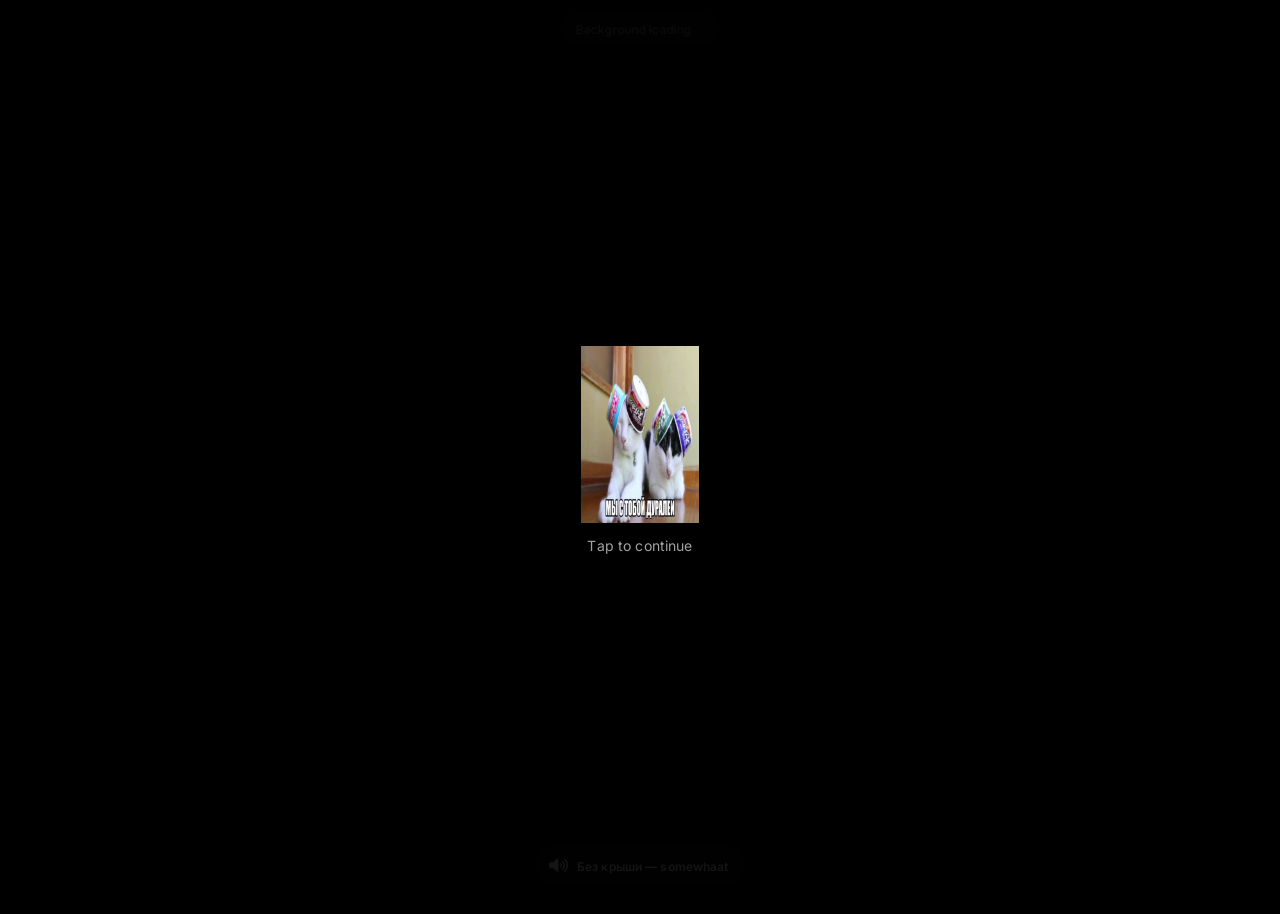
==== commit 5f4e536e: "updateeee" ====
--- a/index.html
+++ b/index.html
@@ -9,7 +9,7 @@
   <link rel="apple-touch-icon" href="image/icon.png" />
   <link rel="stylesheet" href="css/fonts.css" />
   <link rel="stylesheet" href="https://cdnjs.cloudflare.com/ajax/libs/font-awesome/6.5.2/css/all.min.css" crossorigin="anonymous" referrerpolicy="no-referrer" />
-  <link rel="stylesheet" href="css/style.css?v=59" />
+  <link rel="stylesheet" href="css/style.css?v=60" />
 </head>
 <body>
 
@@ -17,8 +17,11 @@
     <div id="bg-pattern"></div>
     <div id="bg-gradient" style="display:none"></div>
     <img id="bg-image" style="display:none" alt="" />
-    <div id="bg-video-loader" class="bg-video-loader" aria-hidden="true">
-      <div class="bg-video-loader-ring"></div>
+    <div id="bg-video-loader" class="bg-video-loader" aria-hidden="true" aria-live="polite">
+      <span class="bg-video-loader-label">
+        Background loading
+        <span class="bg-video-loader-dots" aria-hidden="true"><span>.</span><span>.</span><span>.</span></span>
+      </span>
     </div>
     <video id="bg-video" autoplay muted loop playsinline style="display:none"></video>
     <div id="bg-dim"></div>
@@ -87,7 +90,7 @@
   <script src="config.js?v=54"></script>
   <script src="js/icons.js?v=54"></script>
   <script src="js/stats.js?v=54"></script>
-  <script src="js/effects.js?v=54"></script>
-  <script src="js/app.js?v=59"></script>
+  <script src="js/effects.js?v=61"></script>
+  <script src="js/app.js?v=61"></script>
 </body>
 </html>
--- a/css/style.css
+++ b/css/style.css
@@ -64,37 +64,67 @@
 }
 
 .bg-video-loader {
-  position: absolute;
-  inset: 0;
-  z-index: 1;
+  position: fixed;
+  top: 14px;
+  left: 50%;
+  z-index: 110;
+  transform: translateX(-50%) translateY(0);
+  opacity: 1;
+  visibility: visible;
+  pointer-events: none;
+  transition: opacity 0.45s ease, transform 0.45s ease, visibility 0.45s;
+}
+
+.bg-video-loader:not(.is-active) {
   display: none;
-  background: #080808;
-  transition: opacity 0.55s ease, visibility 0.55s;
 }
 
 .bg-video-loader.is-active {
-  display: flex;
-  align-items: center;
-  justify-content: center;
+  display: block;
 }
 
 .bg-video-loader.is-hidden {
   opacity: 0;
   visibility: hidden;
-  pointer-events: none;
-}
-
-.bg-video-loader-ring {
-  width: 36px;
-  height: 36px;
-  border-radius: 50%;
-  border: 2px solid rgba(255, 255, 255, 0.1);
-  border-top-color: rgba(255, 255, 255, 0.55);
-  animation: bgLoaderSpin 0.85s linear infinite;
-}
-
-@keyframes bgLoaderSpin {
-  to { transform: rotate(360deg); }
+  transform: translateX(-50%) translateY(-8px);
+}
+
+.bg-video-loader-label {
+  display: inline-flex;
+  align-items: center;
+  gap: 0;
+  padding: 7px 14px;
+  border-radius: 999px;
+  font-family: var(--font-body);
+  font-size: 12px;
+  font-weight: 400;
+  letter-spacing: 0.01em;
+  color: var(--text-muted);
+  background: rgba(8, 8, 10, 0.88);
+  border: 1px solid rgba(255, 255, 255, 0.08);
+  backdrop-filter: blur(10px);
+  -webkit-backdrop-filter: blur(10px);
+  white-space: nowrap;
+}
+
+.bg-video-loader-dots {
+  display: inline-flex;
+  width: 1.05em;
+  margin-left: 1px;
+}
+
+.bg-video-loader-dots span {
+  opacity: 0.2;
+  animation: bgLoaderDot 1.1s ease-in-out infinite;
+}
+
+.bg-video-loader-dots span:nth-child(1) { animation-delay: 0s; }
+.bg-video-loader-dots span:nth-child(2) { animation-delay: 0.18s; }
+.bg-video-loader-dots span:nth-child(3) { animation-delay: 0.36s; }
+
+@keyframes bgLoaderDot {
+  0%, 60%, 100% { opacity: 0.2; }
+  30% { opacity: 1; }
 }
 
 @keyframes videoZoom {
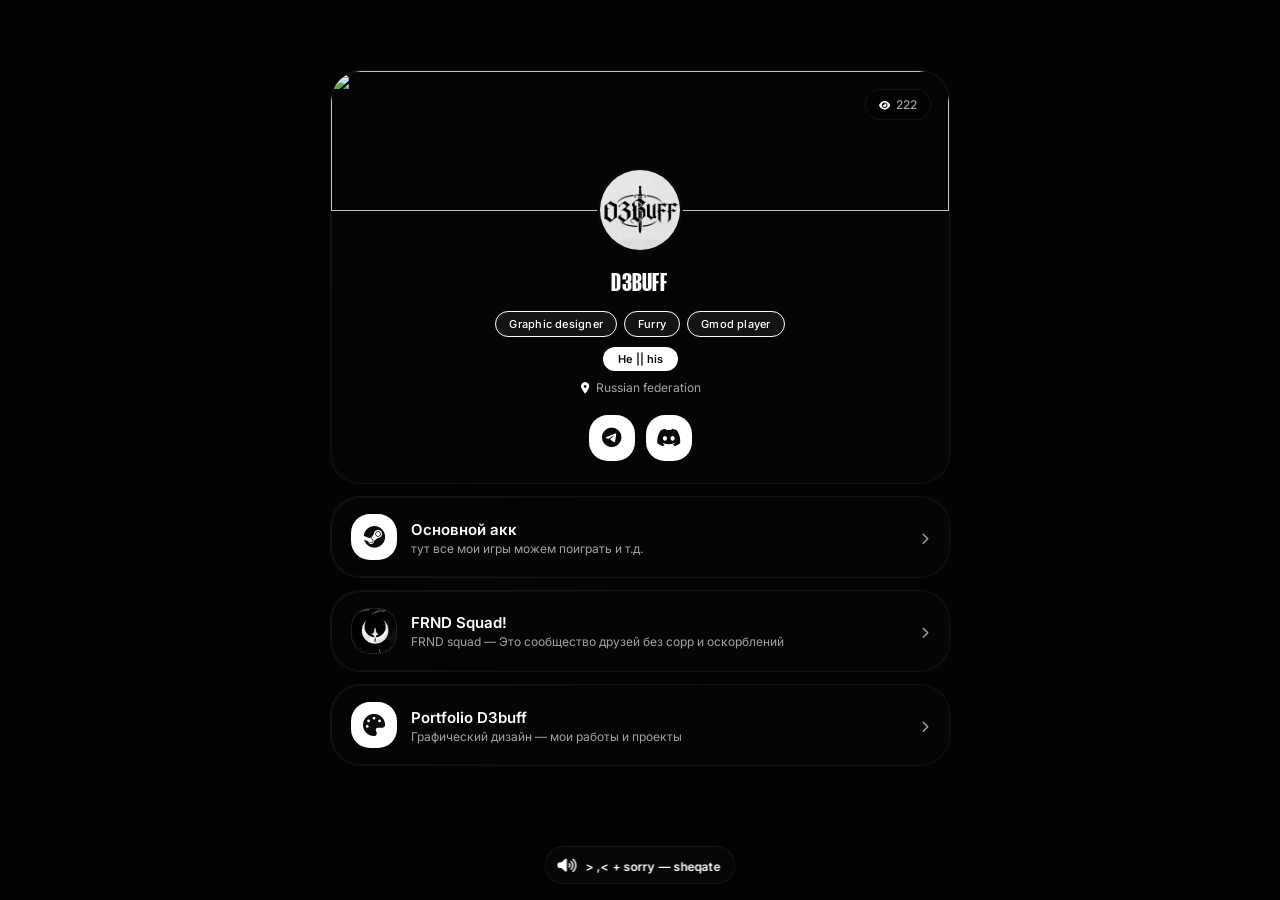
==== commit a8018c9f: "2" ====
--- a/index.html
+++ b/index.html
@@ -9,7 +9,7 @@
   <link rel="apple-touch-icon" href="image/icon.png" />
   <link rel="stylesheet" href="css/fonts.css" />
   <link rel="stylesheet" href="https://cdnjs.cloudflare.com/ajax/libs/font-awesome/6.5.2/css/all.min.css" crossorigin="anonymous" referrerpolicy="no-referrer" />
-  <link rel="stylesheet" href="css/style.css?v=60" />
+  <link rel="stylesheet" href="css/style.css?v=53" />
 </head>
 <body>
 
@@ -17,12 +17,6 @@
     <div id="bg-pattern"></div>
     <div id="bg-gradient" style="display:none"></div>
     <img id="bg-image" style="display:none" alt="" />
-    <div id="bg-video-loader" class="bg-video-loader" aria-hidden="true" aria-live="polite">
-      <span class="bg-video-loader-label">
-        Background loading
-        <span class="bg-video-loader-dots" aria-hidden="true"><span>.</span><span>.</span><span>.</span></span>
-      </span>
-    </div>
     <video id="bg-video" autoplay muted loop playsinline style="display:none"></video>
     <div id="bg-dim"></div>
     <div id="bg-vignette"></div>
@@ -32,11 +26,10 @@
   <canvas id="fx-canvas"></canvas>
 
   <div id="enter-screen" style="display:none">
-    <div class="enter-content">
-      <img class="enter-emoji" id="enter-emoji" src="" alt="" />
-      <p class="enter-text" id="enter-text">Tap to continue</p>
-      <p class="enter-sub" id="enter-sub"></p>
-    </div>
+    <div class="enter-glow"></div>
+    <div id="enter-avatar-wrap"></div>
+    <p class="enter-text" id="enter-text">Click to enter</p>
+    <p class="enter-sub" id="enter-sub"></p>
   </div>
 
   <main id="page">
@@ -87,10 +80,10 @@
 
   <div id="footer"></div>
 
-  <script src="config.js?v=54"></script>
-  <script src="js/icons.js?v=54"></script>
-  <script src="js/stats.js?v=54"></script>
-  <script src="js/effects.js?v=61"></script>
-  <script src="js/app.js?v=61"></script>
+  <script src="config.js?v=53"></script>
+  <script src="js/icons.js?v=53"></script>
+  <script src="js/stats.js?v=53"></script>
+  <script src="js/effects.js?v=53"></script>
+  <script src="js/app.js?v=53"></script>
 </body>
 </html>
--- a/css/style.css
+++ b/css/style.css
@@ -56,75 +56,6 @@
   object-fit: cover;
   transform: scale(1.05);
   animation: videoZoom 20s ease-in-out infinite alternate;
-  transition: opacity 0.5s ease;
-}
-
-#bg-video.is-loading {
-  opacity: 0;
-}
-
-.bg-video-loader {
-  position: fixed;
-  top: 14px;
-  left: 50%;
-  z-index: 110;
-  transform: translateX(-50%) translateY(0);
-  opacity: 1;
-  visibility: visible;
-  pointer-events: none;
-  transition: opacity 0.45s ease, transform 0.45s ease, visibility 0.45s;
-}
-
-.bg-video-loader:not(.is-active) {
-  display: none;
-}
-
-.bg-video-loader.is-active {
-  display: block;
-}
-
-.bg-video-loader.is-hidden {
-  opacity: 0;
-  visibility: hidden;
-  transform: translateX(-50%) translateY(-8px);
-}
-
-.bg-video-loader-label {
-  display: inline-flex;
-  align-items: center;
-  gap: 0;
-  padding: 7px 14px;
-  border-radius: 999px;
-  font-family: var(--font-body);
-  font-size: 12px;
-  font-weight: 400;
-  letter-spacing: 0.01em;
-  color: var(--text-muted);
-  background: rgba(8, 8, 10, 0.88);
-  border: 1px solid rgba(255, 255, 255, 0.08);
-  backdrop-filter: blur(10px);
-  -webkit-backdrop-filter: blur(10px);
-  white-space: nowrap;
-}
-
-.bg-video-loader-dots {
-  display: inline-flex;
-  width: 1.05em;
-  margin-left: 1px;
-}
-
-.bg-video-loader-dots span {
-  opacity: 0.2;
-  animation: bgLoaderDot 1.1s ease-in-out infinite;
-}
-
-.bg-video-loader-dots span:nth-child(1) { animation-delay: 0s; }
-.bg-video-loader-dots span:nth-child(2) { animation-delay: 0.18s; }
-.bg-video-loader-dots span:nth-child(3) { animation-delay: 0.36s; }
-
-@keyframes bgLoaderDot {
-  0%, 60%, 100% { opacity: 0.2; }
-  30% { opacity: 1; }
 }
 
 @keyframes videoZoom {
@@ -238,7 +169,9 @@
   flex-direction: column;
   align-items: center;
   justify-content: center;
-  background: rgba(0, 0, 0, 0.92);
+  background: rgba(0, 0, 0, 0.55);
+  backdrop-filter: blur(12px);
+  -webkit-backdrop-filter: blur(12px);
   cursor: pointer;
   transition: opacity 0.7s ease, visibility 0.7s;
 }
@@ -249,25 +182,18 @@
   pointer-events: none;
 }
 
-.enter-emoji {
-  width: 118px;
-  max-width: min(118px, 68vw);
-  height: auto;
-  border-radius: 0;
-  object-fit: contain;
-  margin-bottom: 14px;
-  display: block;
-  opacity: 0;
-  transform: translateY(-22px);
-  animation: enterEmojiIn 0.4s cubic-bezier(0.22, 1, 0.36, 1) forwards;
-  animation-delay: var(--emoji-delay, 0s);
-}
-
-@keyframes enterEmojiIn {
-  to {
-    opacity: 1;
-    transform: translateY(0);
-  }
+.enter-glow {
+  position: absolute;
+  width: 200px;
+  height: 200px;
+  border-radius: 50%;
+  background: radial-gradient(circle, var(--accent-glow) 0%, transparent 70%);
+  animation: enterPulse 3s ease-in-out infinite;
+}
+
+@keyframes enterPulse {
+  0%, 100% { transform: scale(1); opacity: 0.6; }
+  50% { transform: scale(1.3); opacity: 1; }
 }
 
 .enter-avatar {
@@ -305,38 +231,15 @@
   z-index: 1;
 }
 
-.enter-content {
+.enter-text {
+  font-family: var(--font-display);
+  font-size: 15px;
+  letter-spacing: 0.12em;
+  text-transform: uppercase;
+  color: var(--accent);
+  animation: textPulse 2.5s ease-in-out infinite;
   position: relative;
   z-index: 1;
-  display: flex;
-  flex-direction: column;
-  align-items: center;
-}
-
-.enter-text {
-  font-family: var(--font-body);
-  font-size: 14px;
-  font-weight: 400;
-  letter-spacing: 0.01em;
-  text-transform: none;
-  color: var(--text-muted);
-  position: relative;
-  z-index: 1;
-}
-
-.enter-char {
-  display: inline-block;
-  opacity: 0;
-  transform: translateY(10px);
-  animation: enterCharIn 0.24s cubic-bezier(0.22, 1, 0.36, 1) forwards;
-  animation-delay: var(--enter-delay, 0s);
-}
-
-@keyframes enterCharIn {
-  to {
-    opacity: 1;
-    transform: translateY(0);
-  }
 }
 
 .enter-sub {
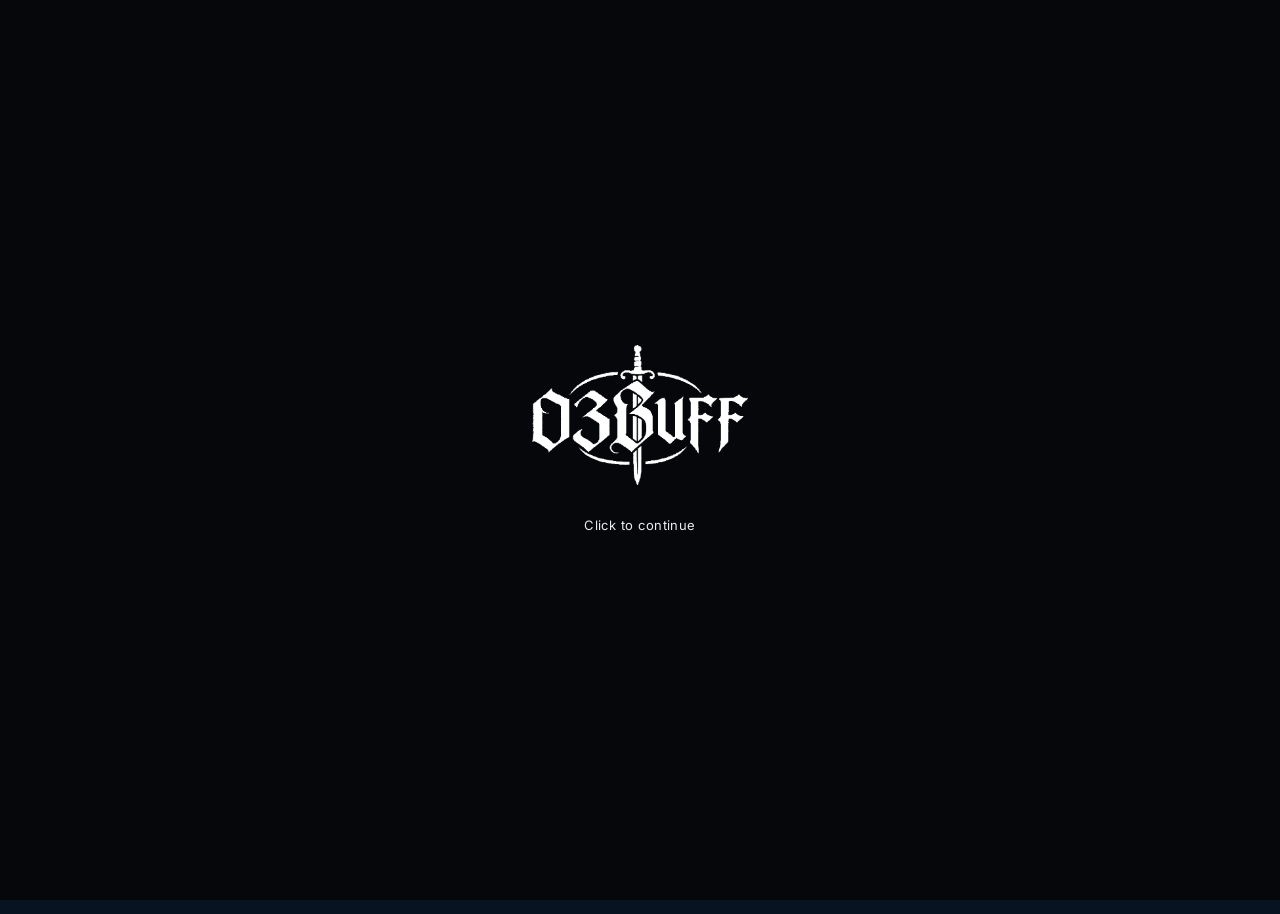
==== commit d7b6516b: "2" ====
--- a/index.html
+++ b/index.html
@@ -3,15 +3,15 @@
 <head>
   <meta charset="UTF-8" />
   <meta name="viewport" content="width=device-width, initial-scale=1.0, maximum-scale=1.0" />
-  <meta name="theme-color" content="#ffffff" />
+  <meta name="theme-color" content="#0b1726" />
   <title>D3buff</title>
-  <link rel="icon" type="image/png" href="image/icon.png" />
-  <link rel="apple-touch-icon" href="image/icon.png" />
+  <link rel="icon" />
+  <link rel="apple-touch-icon" />
   <link rel="stylesheet" href="css/fonts.css" />
   <link rel="stylesheet" href="https://cdnjs.cloudflare.com/ajax/libs/font-awesome/6.5.2/css/all.min.css" crossorigin="anonymous" referrerpolicy="no-referrer" />
-  <link rel="stylesheet" href="css/style.css?v=53" />
+  <link rel="stylesheet" href="css/style.css?v=64" />
 </head>
-<body>
+<body class="awaiting-entry">
 
   <div id="bg">
     <div id="bg-pattern"></div>
@@ -23,20 +23,23 @@
     <div id="bg-overlay"></div>
   </div>
 
-  <canvas id="fx-canvas"></canvas>
-
-  <div id="enter-screen" style="display:none">
-    <div class="enter-glow"></div>
-    <div id="enter-avatar-wrap"></div>
-    <p class="enter-text" id="enter-text">Click to enter</p>
-    <p class="enter-sub" id="enter-sub"></p>
+  <div id="page-ornaments" aria-hidden="true" hidden>
+    <img class="page-ornament page-ornament-left" alt="" draggable="false" />
+    <img class="page-ornament page-ornament-right" alt="" draggable="false" />
   </div>
 
-  <main id="page">
+  <div id="enter-screen" style="display:none" aria-label="Click to continue">
+    <div class="entry-content">
+      <div class="entry-logo-wrap"><img id="entry-logo" alt="" draggable="false" /></div>
+      <button class="entry-continue" id="enter-button" type="button">Click to continue</button>
+    </div>
+  </div>
+
+  <main id="page" inert aria-hidden="true">
     <div class="container" id="container"></div>
   </main>
 
-  <div id="music-dock" class="music-dock">
+  <div id="music-dock" class="music-dock" inert aria-hidden="true">
     <button class="music-dock-collapse" id="music-close" type="button" aria-label="Свернуть плеер"></button>
     <div class="music-dock-shell" id="music-dock-shell">
       <button class="music-mini" id="music-mini" type="button" aria-label="Открыть плеер">
@@ -80,10 +83,11 @@
 
   <div id="footer"></div>
 
-  <script src="config.js?v=53"></script>
-  <script src="js/icons.js?v=53"></script>
-  <script src="js/stats.js?v=53"></script>
-  <script src="js/effects.js?v=53"></script>
-  <script src="js/app.js?v=53"></script>
+  <script src="config.js?v=61"></script>
+  <script src="js/assets.js?v=61"></script>
+  <script src="js/icons.js?v=61"></script>
+  <script src="js/stats.js?v=61"></script>
+  <script src="js/effects.js?v=61"></script>
+  <script src="js/app.js?v=61"></script>
 </body>
 </html>
--- a/css/style.css
+++ b/css/style.css
@@ -22,7 +22,7 @@
   color: var(--text);
   overflow-x: hidden;
   -webkit-font-smoothing: antialiased;
-  background: #000;
+  background: #081321;
 }
 
 /* ─── BACKGROUND ─── */
@@ -30,7 +30,7 @@
   position: fixed;
   inset: 0;
   z-index: 0;
-  background: #050505;
+  background: radial-gradient(ellipse at 50% 15%, #213a51 0%, #081321 80%);
   overflow: hidden;
 }
 
@@ -89,14 +89,6 @@
 }
 
 #bg-gradient { position: absolute; inset: 0; }
-
-#fx-canvas {
-  position: fixed;
-  inset: 0;
-  z-index: 1;
-  pointer-events: none;
-  display: none;
-}
 
 .card.profile-card {
   overflow: hidden;
@@ -121,139 +113,130 @@
   margin-bottom: 0;
 }
 
-.sparkle-host {
-  position: relative;
-  overflow: visible;
-}
-
-.sparkle-zone .display-name {
-  position: relative;
-  z-index: 1;
-}
-
-.text-sparkle {
-  position: absolute;
-  pointer-events: none;
-  line-height: 1;
-  font-size: 6px;
-  color: #fff;
-  opacity: 0;
-  transform: translate(-50%, -50%);
-  animation: sparkleRise var(--sparkle-dur, 2.6s) ease-out infinite;
-  animation-delay: var(--sparkle-delay, 0s);
-}
-
-@keyframes sparkleRise {
-  0% {
-    opacity: 0;
-    transform: translate(calc(-50% + var(--sparkle-drift-start, 0px)), -50%) scale(0.5);
-  }
-  12% {
-    opacity: 1;
-  }
-  70% {
-    opacity: 0.4;
-  }
-  100% {
-    opacity: 0;
-    transform: translate(calc(-50% + var(--sparkle-drift-end, 0px)), calc(-50% - var(--sparkle-rise, 28px))) scale(0.2);
-  }
-}
-
-/* ─── ENTER ─── */
+/* ─── ПАРНЫЙ ОРНАМЕНТ ─── */
+#page-ornaments {
+  position: fixed;
+  inset: 0;
+  z-index: 2;
+  overflow: hidden;
+  pointer-events: none;
+  user-select: none;
+  mix-blend-mode: difference;
+  opacity: var(--ornament-opacity, 1);
+}
+
+#page-ornaments[hidden] { display: none; }
+#page-ornaments.is-reversed .page-ornament-left {
+  transform: translateY(-50%) scaleX(-1);
+}
+#page-ornaments.is-reversed .page-ornament-right {
+  transform: translateY(-50%);
+}
+
+.page-ornament {
+  position: absolute;
+  top: 50%;
+  mix-blend-mode: difference;
+  filter: brightness(0) invert(1);
+  height: min(84vh, 1000px);
+  height: min(84svh, 1000px);
+  width: auto;
+  max-width: none;
+  object-fit: contain;
+  transform: translateY(-50%);
+  -webkit-user-drag: none;
+  user-select: none;
+}
+
+.page-ornament-left { left: clamp(16px, 4vw, 72px); }
+.page-ornament-right {
+  right: clamp(16px, 4vw, 72px);
+  transform: translateY(-50%) scaleX(-1);
+}
+
+@media (max-width: 900px) {
+  #page-ornaments { opacity: calc(var(--ornament-opacity, 0.72) * 0.55); }
+  .page-ornament-left { left: -20px; }
+  .page-ornament-right { right: -20px; }
+}
+
+@media (max-width: 600px) {
+  #page-ornaments { opacity: calc(var(--ornament-opacity, 0.72) * 0.42); }
+  .page-ornament-left { left: -55px; }
+  .page-ornament-right { right: -55px; }
+}
+
+/* ─── ЧИСТАЯ ЗАСТАВКА: ТОЛЬКО ЛОГО И ТЕКСТ ─── */
 #enter-screen {
   position: fixed;
   inset: 0;
   z-index: 100;
   display: flex;
+  align-items: center;
+  justify-content: center;
+  background: #05070b;
+  cursor: default;
+  opacity: 1;
+  visibility: visible;
+  transition: opacity 280ms ease, visibility 280ms ease;
+}
+
+#enter-screen.hidden { opacity: 0; visibility: hidden; pointer-events: none; }
+#enter-screen:focus { outline: none; }
+
+.entry-content {
+  width: min(88vw, 380px);
+  display: flex;
   flex-direction: column;
   align-items: center;
-  justify-content: center;
-  background: rgba(0, 0, 0, 0.55);
-  backdrop-filter: blur(12px);
-  -webkit-backdrop-filter: blur(12px);
+  gap: 22px;
+  transform: translateY(-8px);
+}
+
+.entry-logo-wrap {
+  width: min(62vw, 220px);
+  line-height: 0;
+  opacity: 0;
+  transform: translateY(6px);
+  animation: entryLogoFade .55s ease-out .12s forwards;
+}
+
+.entry-logo-wrap img {
+  display: block;
+  width: 100%;
+  height: auto;
+  filter: brightness(0) invert(1);
+  -webkit-user-drag: none;
+  user-select: none;
+}
+
+@keyframes entryLogoFade { to { opacity: 1; transform: translateY(0); } }
+
+.entry-continue {
+  appearance: none;
+  border: 0;
+  background: transparent;
+  color: #e8ebf0;
+  font-family: var(--font-body), Arial, sans-serif;
+  font-size: 13px;
+  font-weight: 400;
+  letter-spacing: .035em;
+  text-transform: none;
+  padding: 8px 12px;
   cursor: pointer;
-  transition: opacity 0.7s ease, visibility 0.7s;
-}
-
-#enter-screen.hidden {
-  opacity: 0;
+  transition: color .18s ease;
+}
+.entry-continue:hover { color: #fff; }
+.entry-continue:focus-visible { outline: 1px solid rgba(220,230,240,.5); outline-offset: 4px; }
+
+/* До пользовательского клика профиль и аудио остаются заблокированы. */
+#enter-screen:focus { outline: none; }
+body.awaiting-entry { overflow: hidden; }
+body.awaiting-entry #page { visibility: hidden; }
+body.awaiting-entry .music-dock,
+body.awaiting-entry #footer {
   visibility: hidden;
   pointer-events: none;
-}
-
-.enter-glow {
-  position: absolute;
-  width: 200px;
-  height: 200px;
-  border-radius: 50%;
-  background: radial-gradient(circle, var(--accent-glow) 0%, transparent 70%);
-  animation: enterPulse 3s ease-in-out infinite;
-}
-
-@keyframes enterPulse {
-  0%, 100% { transform: scale(1); opacity: 0.6; }
-  50% { transform: scale(1.3); opacity: 1; }
-}
-
-.enter-avatar {
-  width: 88px;
-  height: 88px;
-  border-radius: 50%;
-  border: 2px solid var(--accent);
-  object-fit: cover;
-  margin-bottom: 24px;
-  box-shadow: 0 0 50px var(--accent-glow), 0 0 100px rgba(255, 255, 255, 0.1);
-  position: relative;
-  z-index: 1;
-  animation: avatarFloat 4s ease-in-out infinite;
-}
-
-@keyframes avatarFloat {
-  0%, 100% { transform: translateY(0); }
-  50% { transform: translateY(-6px); }
-}
-
-.enter-avatar-placeholder {
-  width: 88px;
-  height: 88px;
-  border-radius: 50%;
-  border: 2px solid var(--accent);
-  display: flex;
-  align-items: center;
-  justify-content: center;
-  font-family: var(--font-display);
-  font-size: 36px;
-  color: var(--accent);
-  margin-bottom: 24px;
-  box-shadow: 0 0 50px var(--accent-glow);
-  position: relative;
-  z-index: 1;
-}
-
-.enter-text {
-  font-family: var(--font-display);
-  font-size: 15px;
-  letter-spacing: 0.12em;
-  text-transform: uppercase;
-  color: var(--accent);
-  animation: textPulse 2.5s ease-in-out infinite;
-  position: relative;
-  z-index: 1;
-}
-
-.enter-sub {
-  font-size: 11px;
-  color: var(--text-muted);
-  margin-top: 8px;
-  letter-spacing: 0.05em;
-  position: relative;
-  z-index: 1;
-}
-
-@keyframes textPulse {
-  0%, 100% { opacity: 1; }
-  50% { opacity: 0.35; }
 }
 
 /* ─── PAGE ─── */
@@ -325,6 +308,7 @@
 /* ─── PROFILE ─── */
 .profile-card {
   padding: 0;
+  isolation: isolate;
 }
 
 .profile-banner {
@@ -390,6 +374,51 @@
   padding: 0 22px 22px;
   margin-top: -44px;
   overflow: visible;
+}
+
+/* Большой логотип заменяет и круглую аватарку, и подпись ника. */
+.has-profile-logo .profile-banner,
+.has-profile-logo .profile-banner.has-image,
+.has-profile-logo .profile-banner-bg,
+.has-profile-logo .profile-banner-img,
+.has-profile-logo .profile-banner.has-image .profile-banner-img {
+  height: 180px;
+  min-height: 180px;
+}
+
+.has-profile-logo .profile-body { margin-top: 20px; }
+.has-profile-logo.has-profile-banner .profile-body { margin-top: -164px; }
+
+.profile-logo-spacer {
+  flex-shrink: 0;
+  width: min(var(--profile-logo-width, 300px), 100%);
+  aspect-ratio: var(--profile-logo-ratio, 1340 / 882);
+  margin: 0 auto 38px;
+}
+
+.profile-logo-wrap {
+  position: absolute;
+  z-index: 3;
+  top: 20px;
+  left: 50%;
+  width: min(var(--profile-logo-width, 300px), calc(100% - 44px));
+  transform: translate(calc(0% - var(--profile-logo-axis-x, 50%) + var(--profile-logo-offset-x, 0px)), var(--profile-logo-offset-y, 24px));
+  line-height: 0;
+  pointer-events: none;
+  mix-blend-mode: difference;
+}
+
+.has-profile-banner .profile-logo-wrap { top: 16px; }
+
+.profile-logo {
+  display: block;
+  width: 100%;
+  height: auto;
+  object-fit: contain;
+  /* Белая непрозрачная часть difference-слоя даёт ровно 1 - цвет фона. */
+  filter: brightness(0) invert(1);
+  -webkit-user-drag: none;
+  user-select: none;
 }
 
 .views-badge {
@@ -1513,14 +1542,6 @@
   100% { transform: scale(1); opacity: 1; }
 }
 
-/* ─── CONFETTI ─── */
-#confetti-canvas {
-  position: fixed;
-  inset: 0;
-  pointer-events: none;
-  z-index: 25;
-}
-
 /* ─── ANIMATIONS ─── */
 @keyframes fadeUp {
   from {
@@ -1547,3 +1568,137 @@
 .container > *:nth-child(5) { animation-delay: 0.52s; }
 .container > *:nth-child(6) { animation-delay: 0.62s; }
 .container > *:nth-child(7) { animation-delay: 0.72s; }
+
+/* ─── WINTER · холодное стекло и активный снег ─── */
+:root[data-season="winter"] {
+  color-scheme: dark;
+  --winter-edge: rgba(194, 227, 255, 0.23);
+  --winter-light: rgba(194, 227, 255, 0.09);
+}
+
+[data-season="winter"] #bg::after {
+  content: '';
+  position: absolute;
+  inset: 0;
+  background: radial-gradient(ellipse at 50% 0%, rgba(146, 194, 237, 0.1), transparent 65%);
+  pointer-events: none;
+}
+
+[data-season="winter"] #bg-vignette {
+  background: radial-gradient(ellipse at center, transparent 30%, rgba(3, 10, 22, 0.58) 100%);
+}
+
+[data-season="winter"] .card {
+  box-shadow:
+    inset 0 1px 0 rgba(230, 244, 255, 0.12),
+    0 12px 38px rgba(1, 7, 17, 0.24);
+  backdrop-filter: blur(22px) saturate(1.15);
+  -webkit-backdrop-filter: blur(22px) saturate(1.15);
+}
+
+[data-season="winter"] .card::before {
+  background: linear-gradient(135deg, rgba(214, 239, 255, 0.22), transparent 42%, rgba(166, 210, 246, 0.04));
+}
+
+[data-season="winter"] .profile-banner {
+  background: linear-gradient(135deg, #a6c3d8, #67889f);
+}
+
+[data-season="winter"] .profile-banner-img {
+  filter: saturate(0.65);
+}
+
+[data-season="winter"] .profile-banner::after {
+  content: '';
+  position: absolute;
+  inset: 0;
+  background: linear-gradient(180deg, rgba(141, 187, 220, 0.025), transparent 58%, rgba(11, 23, 38, 0.12));
+  pointer-events: none;
+}
+
+[data-season="winter"] .avatar,
+[data-season="winter"] .avatar-placeholder {
+  border-color: #132438;
+  box-shadow: 0 0 0 1px rgba(207, 234, 255, 0.55), 0 5px 24px rgba(4, 13, 25, 0.28);
+}
+
+[data-season="winter"] .display-name {
+  text-shadow: 0 0 28px rgba(178, 219, 255, 0.24);
+}
+
+[data-season="winter"] .tag {
+  border: 1px solid var(--winter-edge);
+  background: rgba(168, 210, 242, 0.06);
+  color: #deeffb;
+}
+
+[data-season="winter"] .tag:hover {
+  background: rgba(168, 210, 242, 0.12);
+}
+
+[data-season="winter"] .views-badge {
+  z-index: 2;
+  color: #d2e7f5;
+  background: rgba(11, 27, 44, 0.68);
+  border-color: rgba(210, 236, 255, 0.25);
+}
+
+[data-season="winter"] .social-btn,
+[data-season="winter"] .link-icon:not(.link-icon-custom) {
+  box-shadow: inset 0 1px 0 rgba(255, 255, 255, 0.7), 0 3px 14px rgba(154, 202, 242, 0.09);
+}
+
+[data-season="winter"] .link-card {
+  transition: transform 0.25s, border-color 0.25s, box-shadow 0.25s;
+}
+
+[data-season="winter"] .link-card:hover {
+  border-color: rgba(196, 229, 255, 0.38);
+  box-shadow: inset 0 1px 0 rgba(230, 244, 255, 0.16), 0 8px 32px rgba(111, 175, 225, 0.1);
+}
+
+[data-season="winter"] .link-arrow {
+  color: #accbdf;
+}
+
+[data-season="winter"] .music-dock-shell,
+[data-season="winter"] .music-dock-collapse,
+[data-season="winter"] .music-file-hint {
+  background: rgba(10, 24, 40, 0.93);
+  border-color: rgba(188, 221, 250, 0.23);
+}
+
+[data-season="winter"] .music-dock-collapse:hover {
+  background: rgba(23, 43, 63, 0.98);
+}
+
+[data-season="winter"] .music-dock-shell {
+  box-shadow: inset 0 1px 0 rgba(227, 244, 255, 0.08), 0 8px 30px rgba(1, 7, 17, 0.34);
+}
+
+[data-season="winter"] .music-dock-play {
+  background: var(--accent);
+}
+
+[data-season="winter"] a:focus-visible,
+[data-season="winter"] button:focus-visible,
+[data-season="winter"] input:focus-visible {
+  outline: 2px solid var(--accent);
+  outline-offset: 4px;
+}
+
+@media (max-width: 480px) {
+  [data-season="winter"] #bg-image { object-position: 42% center; }
+}
+
+@media (prefers-reduced-motion: reduce) {
+  *, *::before, *::after {
+    animation-duration: 0.01ms !important;
+    animation-delay: 0s !important;
+    animation-iteration-count: 1 !important;
+    transition-duration: 0.01ms !important;
+    scroll-behavior: auto !important;
+  }
+  #bg-image, #bg-video { transform: none; }
+  .tilt-card { transform: none !important; }
+}
